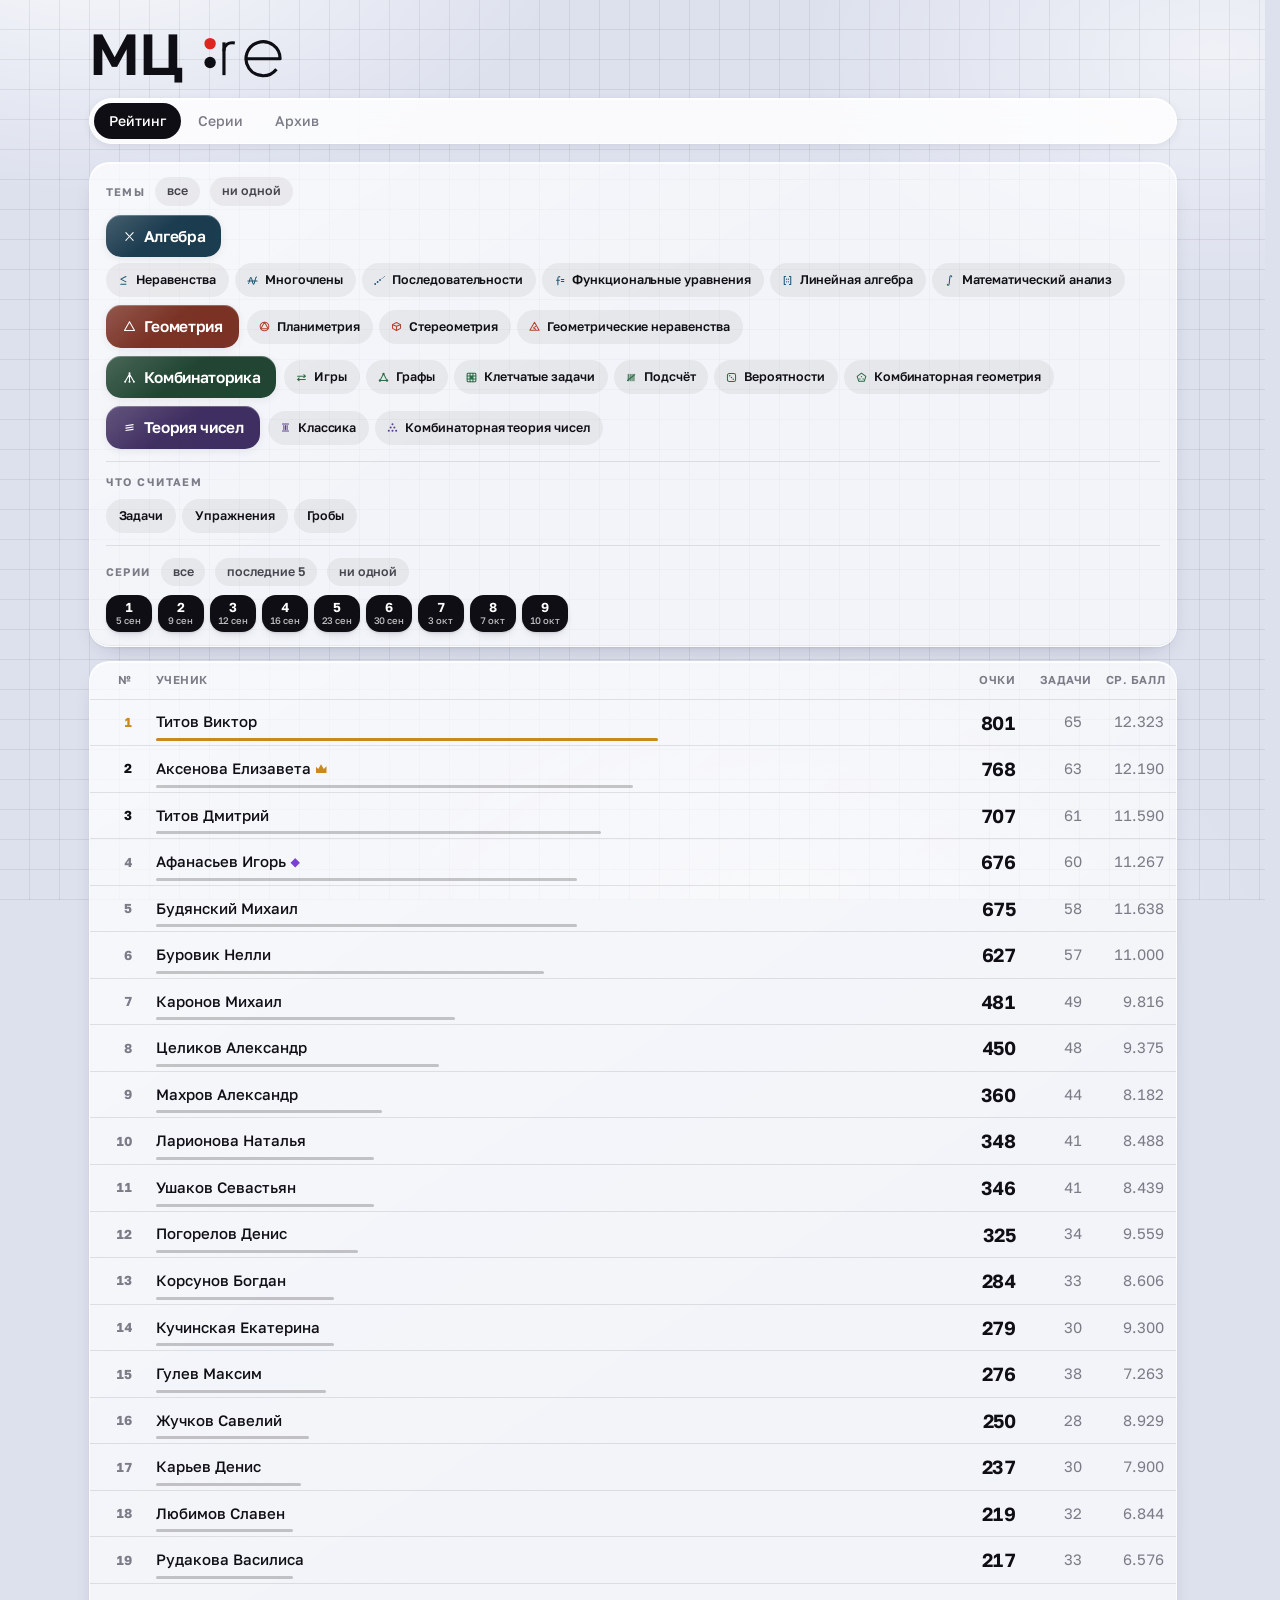
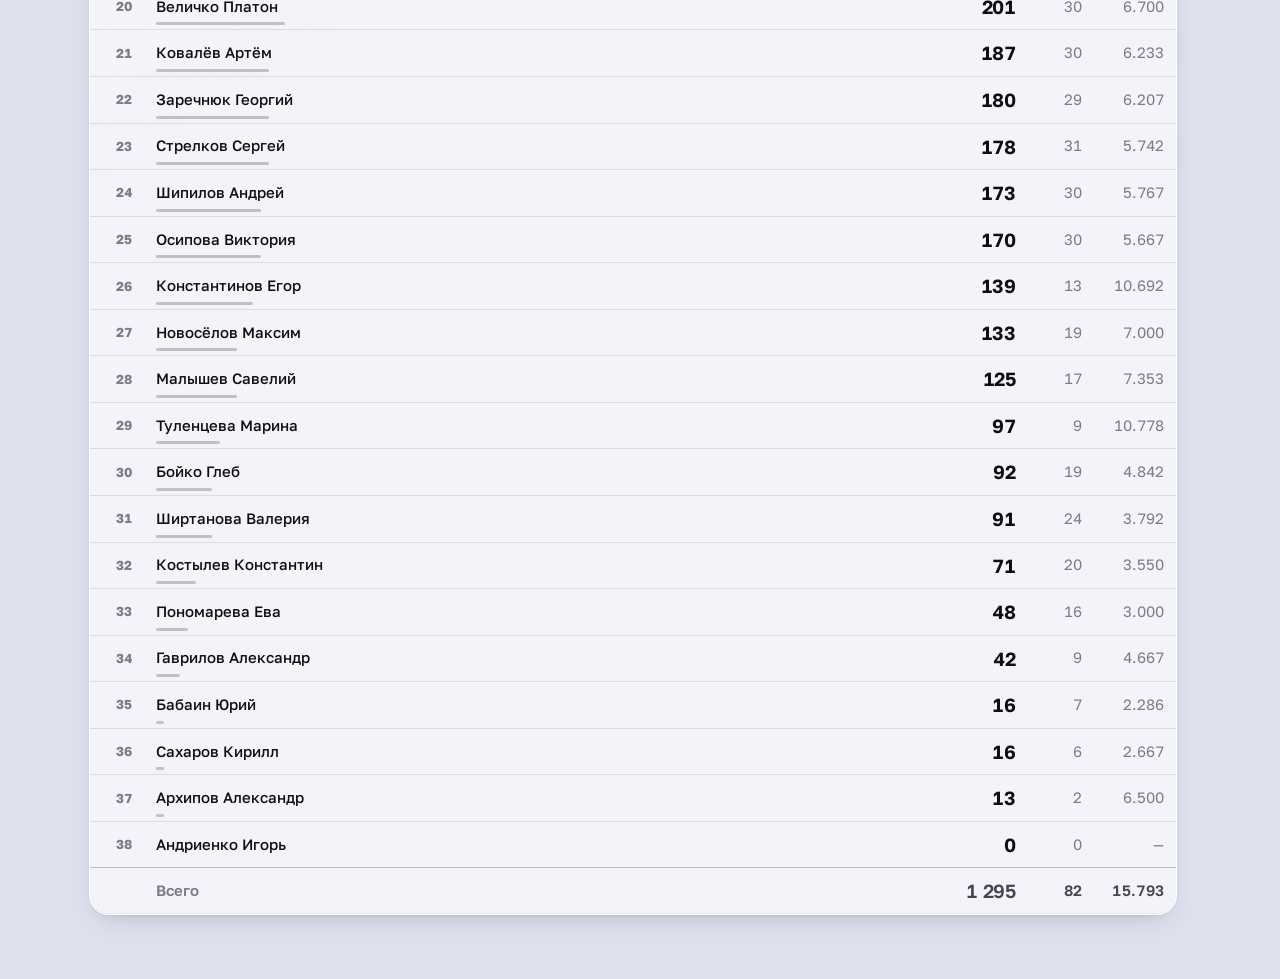
==== index.html @ af5513b2 "Гробарий: гроб с четырьмя решившими и больше — одной раскрывающейся строкой На сайте «16 решивших · " ====
<!doctype html>
<html lang="ru">
<head>
<meta charset="utf-8">
<meta name="viewport" content="width=device-width, initial-scale=1, viewport-fit=cover">
<meta name="robots" content="noindex, nofollow">
<meta name="color-scheme" content="light dark">
<meta name="theme-color" content="#e4e7f2" media="(prefers-color-scheme: light)">
<meta name="theme-color" content="#06060b" media="(prefers-color-scheme: dark)">
<link rel="manifest" href="manifest.webmanifest">
<link rel="apple-touch-icon" href="assets/icon-192.png?v=202610102333">
<title>Статистика</title>
<link rel="icon" href="data:image/svg+xml,%3Csvg xmlns='http://www.w3.org/2000/svg' viewBox='0 0 32 32'%3E%3Crect width='32' height='32' rx='8' fill='%23635bff'/%3E%3Cpath d='M16 9v14M9 16h14' stroke='%23fcfcfb' stroke-width='3.6' stroke-linecap='round'/%3E%3C/svg%3E">
<link rel="preload" href="assets/fonts/golos-cyrillic.woff2" as="font" type="font/woff2" crossorigin>
<link rel="stylesheet" href="assets/style.css?v=202610102333">
<meta name="build" content="202610102333">
</head>
<body>
<div class="wrap">
  <header class="topbar">
    <div class="brand-box">
      <span class="brand-mc">МЦ</span><svg class="brand-re" viewBox="0 0 68 40" role="img" aria-label=":re">
        <circle class="re-red" cx="8" cy="10" r="4.5"/>
        <circle class="re-ink" cx="8" cy="25" r="4.5"/>
        <path d="M19 35V9"/>
        <path d="M19 15.8C19 10.9 22.6 8.6 27.6 9.5"/>
        <path d="M36.5 22h27A13.5 13.5 0 1 0 60.6 30.3"/>
      </svg>
    </div>
    <div class="spacer"></div>
  </header>

  <nav class="tabs">
    <button class="tab" type="button" data-view="rating" aria-selected="true">Рейтинг</button>
    <button class="tab" type="button" data-view="series" aria-selected="false">Серии</button>
    <button class="tab" type="button" data-view="archive" aria-selected="false">Архив</button>
  </nav>

  <main id="main"></main>
</div>
<script src="assets/icons.js?v=202610102333"></script>
<script src="assets/app.js?v=202610102333"></script>
</body>
</html>
---- assets/style.css ----
/* Кондуит — оформление.
   Палитра типов задач — проверенный категориальный набор (8 слотов),
   светлая и тёмная темы заданы отдельными шагами, а не автоматической инверсией. */

:root {
  color-scheme: light dark;

  /* Непрозрачная поверхность осталась как запас: ею подменяется стекло там,
     где браузер не умеет размывать подложку, и там, где сквозь панель ничего
     просвечивать не должно. */
  --surface: #ffffff;
  --plane: #dde1ee;
  --ink: #0e0e14;
  --ink-2: #45454f;
  --ink-muted: #7c7c88;
  --grid: rgba(11, 11, 11, 0.10);
  --axis: rgba(11, 11, 11, 0.22);
  --border: rgba(255, 255, 255, 0.7);
  --border-strong: rgba(11, 11, 11, 0.16);
  --wash: rgba(255, 255, 255, 0.45);

  /* Подложка тихих кнопок — пилюль без рамки. На тёмной теме это белая вуаль,
     на светлой — чернильная: белое по белому не видно вовсе, и пилюля сливалась
     с панелью. У кнопки без рамки подложка и есть её граница, поэтому она
     обязана читаться в обеих темах. */
  --quiet: rgba(11, 11, 11, 0.055);
  --quiet-on: rgba(11, 11, 11, 0.10);

  --good: #067a3e;
  --bad: #d23b53;

  /* Матовое стекло. Панель — это заливка с прозрачностью плюс размытие того,
     что под ней; толщину даёт светлая грань поверху, а не рамка. */
  --pane: rgba(255, 255, 255, 0.64);
  --pane-2: rgba(255, 255, 255, 0.84);
  /* Две грани: светлая сверху и тёмная снизу. Вместе они читаются как толщина
     стекла — без них панель остаётся просто светлым прямоугольником. */
  --pane-edge: rgba(255, 255, 255, 1);
  --pane-edge-low: rgba(11, 11, 11, 0.05);
  /* Косой блик поверх панели: то, чем стекло отличается от заливки. */
  --sheen: rgba(255, 255, 255, 0.34);
  /* Одно значение на весь сайт. Если размытие где-то окажется дорогим —
     достаточно поставить здесь none, и стекло станет просто прозрачным. */
  --pane-blur: blur(18px);

  /* Пятна на подложке. Они лежат неподвижным слоем под всей страницей: двигать
     их нельзя — размытие панелей пересчитывалось бы каждый кадр.

     Цвета в них нет: это чистый свет. Он и подчёркивает стекло — сквозь панель
     видно, что под ней светлее, а по краям темнее. */
  --glow-1: rgba(255, 255, 255, 0.80);
  --glow-2: rgba(255, 255, 255, 0.55);
  --glow-3: rgba(255, 255, 255, 0.38);

  /* Цвета разделов — набор красок, а не круг оттенков: берлинская лазурь,
     киноварь, бутылочная зелень, охра, тирский пурпур, морская волна, баклажан
     и графит. Ни один не сидит на чистом спектральном тоне, и это главное: у
     краски тон всегда чуть сбит в сторону — синий уходит в зелень, красный в
     землю, — отчего она и выглядит краской, а не заливкой из палитры.

     Восьмой нарочно нейтральный. Ряд из восьми цветных ярлыков утомляет, а
     графит в нём работает паузой — приём старый и надёжный.

     Привязки «геометрия оранжевая» больше нет: цвет ничего не значит сам по
     себе, он только отличает раздел от раздела, и порядок в наборе выбран по
     тому, как тона живут рядом, а не по темам.

     Одним значением цвет раздела не описать: линия значка, заливка плашки и свет
     в её углу решают разные задачи. Отсюда три переменные на раздел.

     Выводить заливку из цвета линии пробовали дважды — и оба раза получалась не
     та глубина. Плашки, которые нравятся («Место», «Самый ценный плюс»,
     листок), собраны иначе: у них цвет задан прямо, глубоким и плотным, а свет
     в углу — другого, более светлого тона. Здесь то же самое, только восемь раз.

     --sN — линия значка, различается по темам: на светлой тёмная, на тёмной
     светлая. --fN — заливка плашки, глубокая. --gN — свет в углу, светлый тон
     той же семьи. */
  --s1: #1f5673;   /* берлинская лазурь */
  --s2: #b4442c;   /* киноварь */
  --s3: #2d6a45;   /* бутылочная зелень */
  --s4: #97701a;   /* охра */
  --s5: #8d2f63;   /* тирский пурпур */
  --s6: #167a74;   /* морская волна */
  --s7: #5b3f8f;   /* баклажан */
  --s8: #55606e;   /* графит */

  --f1: rgba(14, 48, 68, 0.94);
  --f2: rgba(112, 34, 20, 0.92);
  --f3: rgba(20, 58, 38, 0.94);
  --f4: rgba(86, 62, 12, 0.94);
  --f5: rgba(82, 20, 58, 0.92);
  --f6: rgba(10, 64, 62, 0.94);
  --f7: rgba(48, 30, 84, 0.92);
  --f8: rgba(38, 44, 54, 0.94);

  --g1: rgba(120, 205, 235, 0.40);
  --g2: rgba(255, 175, 130, 0.38);
  --g3: rgba(150, 225, 165, 0.34);
  --g4: rgba(255, 214, 140, 0.36);
  --g5: rgba(255, 155, 205, 0.34);
  --g6: rgba(125, 235, 220, 0.34);
  --g7: rgba(185, 155, 240, 0.36);
  --g8: rgba(190, 205, 225, 0.30);

  /* Разрыв между «решено» и «нет» намеренно большой: часть браузеров на
     телефонах затемняет крупные заливки по-своему, и слабую разницу такое
     затемнение стирает совсем. */
  /* Клетка кондуита. Пустая — заметная заливка с обводкой, решённая — плотная
     заливка обратной яркости со знаком поверх. В каждой теме пара «пустая /
     решённая» строится одинаково, только в разные стороны: в светлой решённая
     темнее фона, в тёмной — светлее. */
  --cell-on: #171727;
  --cell-off: rgba(18, 18, 52, 0.07);
  --cell-edge: rgba(11, 11, 11, 0.12);
  --cell-ink: #ffffff;
  /* пустой квадрат шкалы — свой цвет, а не цвет пустой клетки кондуита:
     в кондуите он почти сливается с подложкой намеренно, в шкале должен
     быть виден, иначе не поймёшь, из чего доля */
  --meter-off: rgba(11, 11, 11, 0.13);

  --admin: #7b3fd6;
  /* Корона — заливка, а не текст, поэтому золото берём чистое и тёплое.
     Прежний #9a7000 на светлом читался болотным: слишком мало красного. */
  --leader: #c9891c;
  --accent-hi: #8a6400;
  --accent-wash: rgba(138, 100, 0, 0.07);

  /* Два радиуса на весь интерфейс: крупный для карточек и панелей, мелкий для
     полей, клеток и квадратных кнопок. Круглые кнопки — отдельно, 999px. */
  --radius: 20px;
  --radius-sm: 12px;
  --tap: 44px;

  /* Цвет текста на плотной заливке цвета чернил: в светлой теме белый, в
     тёмной — почти чёрный. Нужен выбранной вкладке и всему, что залито ink. */
  --ink-inv: #ffffff;

  /* Две ступени высоты. Тень мягкая, широкая и слегка синеватая — под стеклом
     чёрная тень выглядит грязью. */
  --shadow-1: 0 1px 2px rgba(16, 16, 44, .05), 0 10px 26px -14px rgba(16, 16, 44, .30);
  --shadow-2: 0 2px 8px rgba(16, 16, 44, .07), 0 28px 64px -28px rgba(16, 16, 44, .45);

  /* Стекло — только для полосы вкладок и плавающих панелей: под ними проезжает
     содержимое, там эффект и виден. На карточках и в кондуите его нет — размытие
     под длинной таблицей стоит плавности прокрутки, а текст на нём теряется. */
  /* Линия тетрадной клетки на подложке. */
  --paper: rgba(11, 11, 11, .07);
  --paper-step: 30px;

  /* Заголовок сезона — единственный вывернутый блок на странице. На светлой теме
     он тёмный и работает как якорь для взгляда; на тёмной — чуть светлее
     подложки, потому что белое пятно во весь экран вечером бьёт по глазам.
     Заливка плоская: то, что переживает любую принудительную тёмную тему. */
  /* Полоска доли в строке рейтинга. */
  --bar: rgba(11, 11, 11, .085);

  /* Стекло кнопки. Панель под ней уже полупрозрачна, поэтому кнопке довольно
     одного шага плотности — плюс светлая грань поверху и косой блик, те же три
     вещи, из которых собрана сама панель. Дальше всё различие между кнопками
     только в размере и в том, чем они показывают состояние. */
  /* Плотные плашки. Единственные вывернутые блоки на странице: белый текст на
     цвете там, где всё остальное — чернила по светлому. Заливка плотная
     нарочно, 0.82 против 0.6 у панели: сквозь неё клетка почти не видна, и
     плашка читается как предмет, а не как окно. Стеклом её оставляют косой
     блик и светлая грань — те же, что у панели; пятно второго цвета из угла и
     есть то, что отличает её от простой краски.

     Приём работает, только пока таких блоков мало. Список мест, где он
     разрешён, ведётся в README, и новое появляется вместо старого. */
  --solid-edge: rgba(255, 255, 255, 0.26);
  --solid-dim: rgba(255, 255, 255, 0.70);
  --cold-bg: rgba(38, 30, 110, 0.82);
  --cold-glow: rgba(120, 200, 255, 0.50);
  --warm-bg: rgba(122, 38, 26, 0.82);
  --warm-glow: rgba(255, 196, 120, 0.48);

  /* Красная — удаление. Своя, а не --bad: у --bad есть вторая работа, он красит
     текст и рамки, и делать его вдобавок заливкой под белыми буквами значит
     выбирать один цвет на две задачи с разными требованиями к контрасту. */
  --danger-bg: rgba(178, 30, 54, 0.94);
  --danger-glow: rgba(255, 170, 130, 0.55);
  /* Листок серии и вопросы зачёта. Тон сине-зелёный: разделом листок не
     является, и цвет ему нужен свой. */
  --sheet-bg: rgba(15, 76, 92, 0.94);
  --sheet-glow: rgba(120, 220, 235, 0.44);

  /* Ответы зачёта — другой цвет, чем вопросы: на одной странице лежат две стопки
     файлов, и разница между ними должна быть видна раньше, чем прочитан
     заголовок. */
  --ans-bg: rgba(52, 34, 96, 0.94);
  --ans-glow: rgba(190, 160, 255, 0.40);

  /* Архив — задачники прошлых лет. Свой цвет, потому что вкладка своя: зелёный
     не спорит ни с бирюзовыми вопросами, ни с фиолетовыми ответами зачёта,
     а по смыслу это вообще другая стопка — не к чему вести, а что перебирать. */
  --arch-bg: rgba(22, 74, 58, 0.94);
  --arch-glow: rgba(130, 232, 180, 0.42);

  /* Красный в знаке — единственный, который не значит ничего, кроме самого
     знака: он часть логотипа и потому живёт отдельно от палитры разделов. */
  --font-ui: "Golos Text", "Segoe UI Variable Text", system-ui, -apple-system,
             "Segoe UI", Roboto, sans-serif;
  --font-display: "Golos Text", "Segoe UI Variable Display", system-ui,
                  -apple-system, "Segoe UI", Roboto, sans-serif;

  --mark-red: #e0241f;

  /* Заливка нарочно полупрозрачная: сквозь кнопку должна быть видна клетка,
     иначе это не стекло, а белая карточка. Почти непрозрачную пробовали — она
     читалась контрастно и мертво. Работу рамки при этом делает рамка. */
  --glass: rgba(255, 255, 255, 0.58);
  --glass-on: rgba(255, 255, 255, 0.86);
  --glass-edge: rgba(11, 11, 11, 0.15);
  --glass-top: rgba(255, 255, 255, 0.95);
  --glass-sheen: rgba(255, 255, 255, 0.55);
  /* Тень под кнопкой. Прежде у неё была только внутренняя грань поверху, и на
     стеклянной панели кнопка лежала в одной плоскости с ней — отсюда и
     ощущение плоского и дешёвого. Две тени: близкая держит край, дальняя
     отрывает от панели. */
  --btn-near: rgba(16, 16, 44, 0.10);
  --btn-far: rgba(16, 16, 44, 0.30);
}

/* Тёмная тема — свой набор шагов под тёмную подложку, а не инверсия светлой.
   Пока страница объявляла «только светлая», браузер затемнял её сам и портил
   цвета; со своим набором мы решаем это сами. */
@media (prefers-color-scheme: dark) {
  :root {
    --surface: #15151c;
    --plane: #06060b;
    --ink: #ffffff;
    --ink-2: #c2c2d0;
    --ink-muted: #8b8b9c;
    --grid: rgba(255, 255, 255, 0.10);
    --axis: rgba(255, 255, 255, 0.26);
    --border: rgba(255, 255, 255, 0.13);
    --border-strong: rgba(255, 255, 255, 0.26);
    --wash: rgba(255, 255, 255, 0.07);
    --quiet: rgba(255, 255, 255, 0.075);
    --quiet-on: rgba(255, 255, 255, 0.15);
    --good: #34d17f;
    --bad: #ff7a90;

    --pane: rgba(38, 38, 52, 0.60);
    --pane-2: rgba(24, 24, 36, 0.86);
    --pane-edge: rgba(255, 255, 255, 0.24);
    --pane-edge-low: rgba(0, 0, 0, 0.28);
    --sheen: rgba(255, 255, 255, 0.07);
    --glow-1: rgba(255, 255, 255, 0.11);
    --glow-2: rgba(255, 255, 255, 0.07);
    --glow-3: rgba(255, 255, 255, 0.08);

    /* Линия значка на тёмной подложке светлее, чем на светлой, а не темнее:
       прежний набор был темнее светлого, и цвета сливались с фоном. */
    --s1: #62aecd;
    --s2: #e8836a;
    --s3: #6fb98a;
    --s4: #d9ac4f;
    --s5: #d76aa4;
    --s6: #46bdb4;
    --s7: #9b81dc;
    --s8: #a3b0c2;

    /* Заливка плашки на тёмной подложке чуть светлее и прозрачнее: панель под
       ней тёмная, и та же глубина, что на светлой теме, дала бы провал. */
    --f1: rgba(24, 68, 92, 0.86);
    --f2: rgba(140, 46, 28, 0.86);
    --f3: rgba(30, 78, 52, 0.88);
    --f4: rgba(108, 80, 18, 0.88);
    --f5: rgba(104, 28, 74, 0.86);
    --f6: rgba(18, 84, 80, 0.88);
    --f7: rgba(64, 42, 112, 0.86);
    --f8: rgba(54, 62, 76, 0.88);

    --g1: rgba(120, 205, 235, 0.30);
    --g2: rgba(255, 175, 130, 0.28);
    --g3: rgba(150, 225, 165, 0.26);
    --g4: rgba(255, 214, 140, 0.28);
    --g5: rgba(255, 155, 205, 0.26);
    --g6: rgba(125, 235, 220, 0.26);
    --g7: rgba(185, 155, 240, 0.28);
    --g8: rgba(190, 205, 225, 0.24);

    --cell-on: #e6e2ff;
    --cell-off: rgba(255, 255, 255, 0.07);
    --cell-edge: rgba(255, 255, 255, 0.14);
    --cell-ink: #14141f;
    --meter-off: rgba(255, 255, 255, 0.12);

    --admin: #c48cff;
    --leader: #f0c34c;
    --accent-hi: #e3b23c;
    --accent-wash: rgba(227, 178, 60, 0.12);

    /* На тёмном тень работает слабее, поэтому она глубже, а грань стекла —
       светлая: именно она и читается как толщина. */
    --ink-inv: #08080e;
    --shadow-1: 0 1px 2px rgba(0, 0, 0, .5), 0 10px 28px -14px rgba(0, 0, 0, .75);
    --shadow-2: 0 2px 8px rgba(0, 0, 0, .55), 0 28px 64px -28px rgba(0, 0, 0, .9);
    --paper: rgba(255, 255, 255, .055);
    /* На тёмной подложке плашка светлее, а не темнее: тёмное на тёмном
       пропадает. Прозрачность выше — под ней есть что показать. Красная тоже
       темнее светлой темы: на --bad (он тут розовый) белые буквы не читаются. */
    --solid-edge: rgba(255, 255, 255, 0.20);
    --solid-dim: rgba(255, 255, 255, 0.66);
    --cold-bg: rgba(58, 48, 142, 0.74);
    --cold-glow: rgba(120, 200, 255, 0.34);
    --warm-bg: rgba(140, 54, 38, 0.74);
    --warm-glow: rgba(255, 196, 120, 0.32);
    --danger-bg: rgba(190, 44, 66, 0.94);
    --danger-glow: rgba(255, 190, 150, 0.38);
    --sheet-bg: rgba(20, 88, 106, 0.90);
    --sheet-glow: rgba(120, 220, 235, 0.30);
    --ans-bg: rgba(64, 44, 116, 0.88);
    --ans-glow: rgba(190, 160, 255, 0.30);
    --arch-bg: rgba(30, 88, 68, 0.88);
    --arch-glow: rgba(130, 232, 180, 0.30);

    --mark-red: #ff4f42;

    /* Тёмную лунку вместо светлой вуали пробовали — кнопка становилась дырой в
       панели. Вуаль вернулась, но ощутимо плотнее прежней, а держат кнопку не
       заливкой: ободом в четверть белого и тенью под ней. */
    --glass: rgba(255, 255, 255, 0.11);
    --glass-on: rgba(255, 255, 255, 0.21);
    --glass-edge: rgba(255, 255, 255, 0.26);
    --glass-top: rgba(255, 255, 255, 0.10);
    --glass-sheen: rgba(255, 255, 255, 0.06);
    --btn-near: rgba(0, 0, 0, 0.40);
    --btn-far: rgba(0, 0, 0, 0.70);
    --bar: rgba(255, 255, 255, .11);
  }
}

* {
  box-sizing: border-box;
  -webkit-tap-highlight-color: rgba(0, 0, 0, 0);
}

html {
  -webkit-tap-highlight-color: rgba(0, 0, 0, 0);
  /* Место под полосу прокрутки держим всегда. Без этого на короткой вкладке
     («Темы») полоса пропадает, окно становится шире на её толщину, и вся
     страница дёргается вбок при каждом переключении. */
  scrollbar-gutter: stable;
}

/* Синий прямоугольник при касании складывается из двух вещей: подсветки самого
   касания и выделения текста внутри кнопки. Гасим обе, но оставляем видимую
   рамку для клавиатуры. */
button, .chip, .tab, .mark, .cal-day, .picker-btn, a.ghost-btn {
  -webkit-user-select: none;
  user-select: none;
  -webkit-touch-callout: none;
}

:focus:not(:focus-visible) { outline: none; }

html, body {
  margin: 0;
  padding: 0;
}

/* Весь фон — клетка и свет — задан у самого html закреплённой заливкой. Это не
   слой поверх страницы и не фон её тела, а фон окна: он не прокручивается
   вместе с содержимым и не пересчитывается, когда на телефоне появляется и
   исчезает адресная строка. Закреплённым слоем (position: fixed) этого не
   добиться — такой слой браузер как раз и двигает вслед за окном.

   Рисунок при этом простой — две линии и три пятна, — поэтому закреплённая
   заливка обходится дёшево: перерисовывать при прокрутке почти нечего. */
html {
  background-color: var(--plane);
  background-image:
    linear-gradient(var(--paper) 1px, transparent 1px),
    linear-gradient(90deg, var(--paper) 1px, transparent 1px),
    radial-gradient(58% 46% at 8% -8%, var(--glow-1), transparent 64%),
    radial-gradient(52% 42% at 96% 6%, var(--glow-2), transparent 62%),
    radial-gradient(60% 50% at 62% 104%, var(--glow-3), transparent 64%);
  background-attachment: fixed;
  background-size:
    var(--paper-step) var(--paper-step),
    var(--paper-step) var(--paper-step),
    auto, auto, auto;
  background-position: -1px -1px, -1px -1px, 0 0, 0 0, 0 0;
}

/* Гарнитура своя и лежит рядом, в assets/fonts. Не по прихоти: сайт целиком
   русский, а системные интерфейсные шрифты рисуют кириллицу как приложение к
   латинице. Golos Text рисовалась от кириллицы, и на здешних словах — вроде
   «Комбинаторная геометрия» — это видно сразу.

   Файлов два, по диапазонам: кириллический берётся всегда, латинский только
   когда на странице попадётся латиница. Оба переменные, 400–700 в одном файле,
   поэтому насыщенность ничего не стоит. Стороннего запроса нет — файлы свои.

   Стопки всё равно две: пока шрифт летит (или не долетел вовсе), крупное и
   мелкое подхватывают разные системные начертания, а не одно на всё. */
@font-face {
  font-family: "Golos Text";
  src: url("fonts/golos-cyrillic.woff2") format("woff2");
  font-weight: 400 700;
  font-style: normal;
  font-display: swap;
  unicode-range: U+0301, U+0400-045F, U+0490-0491, U+04B0-04B1, U+2116;
}

@font-face {
  font-family: "Golos Text";
  src: url("fonts/golos-latin.woff2") format("woff2");
  font-weight: 400 700;
  font-style: normal;
  font-display: swap;
  unicode-range: U+0000-00FF, U+0131, U+0152-0153, U+02BB-02BC, U+02C6, U+02DA,
                 U+02DC, U+0304, U+0308, U+0329, U+2000-206F, U+20AC, U+2122,
                 U+2191, U+2193, U+2212, U+2215, U+FEFF, U+FFFD;
}

body {
  color: var(--ink);
  font-family: var(--font-ui);
  font-size: 15px;
  line-height: 1.45;
  -webkit-text-size-adjust: 100%;
}

/* Подложка: три цветных пятна и поверх них тетрадная клетка. Слой закреплён и
   неподвижен — во-первых, страница от этого кажется глубже, во-вторых, любое
   его движение заставляло бы браузер пересчитывать размытие всех панелей на
   каждом кадре, а этого телефон не простит.

   Клетка почти прозрачна: она задаёт масштаб и материал, а не рисунок. */
.wrap {
  max-width: 1120px;
  margin: 0 auto;
  padding: 0 16px 64px;
}

/* ── шапка ─────────────────────────────────────────────── */

.topbar {
  display: flex;
  align-items: center;
  gap: 12px;
  padding: 24px 0 16px;
}

/* Знак: «МЦ» набором и «:re» рисунком. Рисунком, а не шрифтом, нарочно —
   начертание в знаке заданное, и подбирать под него гарнитуру, которая на чужом
   телефоне окажется другой, бессмысленно.

   Обе части стоят на одной строке обычным потоком, а не флексом: у встроенного
   рисунка нижний край и так ложится на базовую линию строки, и низ виewBox
   поставлен ровно по базовой линии букв — от этого «МЦ» и «re» стоят на одной
   линии сами, без подгонки отступами. */
.brand-box {
  display: block;
  font-family: var(--font-display);
  font-size: 58px;
  line-height: 1;
  white-space: nowrap;
}

/* Полужирное против тонкого знака — контраст нарочный: «МЦ» читается словом,
   «:re» знаком при нём, и вместе они не сливаются в одну надпись. */
.brand-mc {
  font-size: 1em;
  font-weight: 600;
  letter-spacing: -0.005em;
  margin-right: 0.28em;
}

/* Размер и сдвиг заданы в em от кегля шапки: «e» в знаке выходит ниже строки,
   и низ рисунка базовой линии не равен. Сдвигаем рисунок вниз ровно на этот
   свес — тогда на базовую линию «МЦ» встаёт строка «r», как и должно. В em,
   чтобы на узком экране всё уехало вместе, одним изменением кегля. */
.brand-re {
  height: 0.870em;
  width: auto;
  vertical-align: -0.109em;
}

/* Тонкая линия одной толщины на всё: так рисуют геометрические гротески, и
   знак собран по тому же правилу. Торцы срезаны прямо — скруглённые сделали бы
   его мягче, чем он есть.

   «r» и «e» стоят на одной базовой линии и одного роста — как обычные буквы.
   Круг выходит за строку сверху и снизу ровно на пол-единицы: это оптический
   вынос, без которого круглая буква рядом с прямой кажется мельче её. Разводить
   их по росту пробовали дважды, и оба раза выходило криво — строка читалась не
   набором, а тремя предметами, поставленными рядом.

   Своё у знака — толстые точки: они заметно толще линии букв, и это
   единственное место, где пропорции нарочно не типографские. */
.brand-re path {
  fill: none;
  stroke: currentColor;
  stroke-width: 2.5;
  /* Перекладина «e» и его дуга — один контур: раздельными они давали на стыке
     торчащий уголок, потому что плоский торец перекладины приходился на место,
     где дуга уже уходит вертикально. */
  stroke-linejoin: round;
}

.re-ink { fill: currentColor; }
.re-red { fill: var(--mark-red); }

/* В редакторе знак тот же, поэтому его страницу помечает ромб — тот же знак и
   цвет, что у админа в списке. Без него две страницы не различить с одного
   взгляда, а перепутать их дорого. */
body.is-editor .brand-box::after {
  content: "◆";
  margin-left: 0.22em;
  font-size: 0.37em;
  color: var(--admin);
  vertical-align: 0.72em;
}

.spacer { flex: 1; }

/* Поле числа без стрелок-крутилок: номер дня вводят с клавиатуры, а на узком
   поле крутилки съедают половину ширины. */
input[type="number"] { -moz-appearance: textfield; }

input[type="number"]::-webkit-outer-spin-button,
input[type="number"]::-webkit-inner-spin-button {
  -webkit-appearance: none;
  margin: 0;
}

/* Полоса вкладок — плавающая пилюля: она не приклеена к краю экрана, а висит
   над содержимым, и под ней всё проезжает. Это единственное место вместе с
   карточками, где размытие и правда что-то показывает.

   Если backdrop-filter недоступен, остаётся плотная заливка: полоса просто
   перестаёт быть прозрачной, ничего не разъезжается. */
.tabs {
  position: sticky;
  top: 10px;
  z-index: 30;
  display: flex;
  gap: 2px;
  margin: 0 0 18px;
  padding: 4px;
  border: 1px solid var(--pane-edge);
  border-radius: 999px;
  background: var(--surface);
  box-shadow: var(--shadow-2), inset 0 1px 0 var(--pane-edge);
  overflow-x: auto;
  scrollbar-width: none;
}

@supports (backdrop-filter: blur(1px)) or (-webkit-backdrop-filter: blur(1px)) {
  .tabs {
    background: var(--pane-2);
    -webkit-backdrop-filter: var(--pane-blur);
    backdrop-filter: var(--pane-blur);
  }
}

.tabs::-webkit-scrollbar { display: none; }

/* Вес шрифта у выбранной вкладки не меняется: от смены веса меняется ширина,
   и соседние вкладки съезжают при каждом переключении. Выбранная опознаётся
   цветом и подчёркиванием, ширина остаётся той же. */
.tab {
  appearance: none;
  background: none;
  border: 0;
  border-radius: 999px;
  color: var(--ink-muted);
  font: inherit;
  font-size: 14px;
  font-weight: 500;
  padding: 8px 15px;
  flex: none;
  cursor: pointer;
  white-space: nowrap;
  transition: color .16s ease, background-color .16s ease;
}

.tab:hover { color: var(--ink-2); }
.tab:focus { outline: none; }

.tab:focus-visible {
  outline: 2px solid var(--s1);
  outline-offset: -2px;
}

/* Указатель один на всю полосу и переезжает с вкладки на вкладку, а не
   загорается на каждой отдельно. Положение и ширину ему задаёт скрипт — по
   месту самой вкладки, поэтому он верен при любой ширине экрана и любой
   длине подписей.

   Пока ширина не задана, указателя попросту нет: он не выскакивает из угла
   при первой отрисовке. */
.tabs::before {
  content: "";
  position: absolute;
  top: 4px;
  bottom: 4px;
  left: 0;
  width: var(--thumb-w, 0);
  transform: translateX(var(--thumb-x, 0));
  border-radius: 999px;
  background: var(--ink);
  pointer-events: none;
  transition: transform .38s cubic-bezier(.22, .8, .24, 1),
              width .38s cubic-bezier(.22, .8, .24, 1);
}

/* первая установка — без переезда: указателю неоткуда ехать */
.tabs.no-anim::before { transition: none; }

.tab { position: relative; z-index: 1; }

/* Заливку выбранной вкладки рисует указатель, самой вкладке остаётся цвет. */
.tab[aria-selected="true"] { color: var(--ink-inv); }

/* ── карточки и фильтры ────────────────────────────────── */

/* Панель матового стекла. Собрана из четырёх вещей: полупрозрачной заливки,
   размытия подложки, светлой грани поверху (она и читается как толщина) и
   мягкой тени под низом.

   Размытие объявлено отдельным правилом с проверкой: где его нет, панель
   становится плотной, и страница остаётся читаемой — просто плоской. */
.card,
.tile,
.table-wrap,
.conduit-split {
  /* Заливка и блик заданы порознь: подкраска ниже меняет только цвет, а блик
     остаётся на месте. */
  background-color: var(--surface);
  background-image: linear-gradient(147deg, var(--sheen), transparent 44%);
  border: 1px solid var(--border);
  border-radius: var(--radius);
  box-shadow:
    var(--shadow-1),
    inset 0 1px 0 var(--pane-edge),
    inset 0 -1px 0 var(--pane-edge-low);
}

/* Размытие подложки осталось только у полосы вкладок: под ней проезжает
   содержимое, и там оно правда работает. У панелей его нет — под ними лежит
   ровный свет и клетка, размывать нечего, а платить приходилось на каждом
   кадре и заново при каждой вставке панели в страницу. Прозрачность, грани и
   блик стекло держат и без него. */
.card,
.tile,
.table-wrap,
.conduit-split { background-color: var(--pane); }

/* Плотная плашка. Собрана из того же, что и панель, — заливка, косой блик,
   светлая грань поверху, — но заливка плотная и цветная, а текст вывернут в
   белый. Пятно второго цвета лежит в углу под содержимым: резких краёв у него
   нет, поэтому оно читается как свет, а не как фигура.

   Цвет приходит двумя переменными, так что плашку можно направить куда угодно,
   не трогая правило. Разрешённые места перечислены в README. */
.solid,
.lik-row,
.chip.cat[aria-pressed="true"],
.icon-btn.del,
.icon-btn.danger,
.primary-btn.danger {
  position: relative;
  overflow: hidden;
  border-color: var(--solid-edge);
  background-color: var(--solid-bg);
  background-image:
    linear-gradient(142deg, rgba(255, 255, 255, 0.18), rgba(255, 255, 255, 0) 46%);
  box-shadow: var(--shadow-2), inset 0 1px 0 var(--solid-edge);
  color: #fff;
}

/* Пятно уходит под содержимое отрицательным слоем: у кнопки удаления внутри
   голый крестик, и поднимать его нечем — а так поднимать и не нужно. */
.solid::after,
.lik-row::after,
.chip.cat[aria-pressed="true"]::after,
.icon-btn.del::after,
.icon-btn.danger::after,
.primary-btn.danger::after {
  content: "";
  position: absolute;
  z-index: -1;
  top: -58%;
  right: -14%;
  width: 66%;
  padding-bottom: 66%;
  border-radius: 50%;
  background: radial-gradient(circle, var(--solid-glow), transparent 68%);
  pointer-events: none;
}

.solid.cold { --solid-bg: var(--cold-bg); --solid-glow: var(--cold-glow); }
.solid.warm { --solid-bg: var(--warm-bg); --solid-glow: var(--warm-glow); }

/* Подписи на плашке — приглушённый белый, а не серый: серый по цветному
   читается грязью. */
.solid .tile-label,
.solid .tile-note,
.lik-row .lik-meta { color: var(--solid-dim); }

.card { padding: 14px 16px; }

/* Подсветка блока. Пятно света лежит в самой панели, ещё одним слоем заливки,
   а не отдельным элементом поверх: тот требовал обрезки по краю и своего слоя
   на каждую панель, а рисовал ровно то же.

   Сейчас свет белый. Когда понадобится цвет, менять придётся одну переменную:
   у блока свой слот оттенка. */
/* карточка-предупреждение: данные не потеряны, но и не считаются */
.card.warn { border-color: var(--accent-hi); background: var(--accent-wash); }

.warn-title {
  font-size: 13px;
  font-weight: 600;
  color: var(--accent-hi);
  margin-bottom: 6px;
}

.warn-line {
  display: flex;
  justify-content: space-between;
  gap: 12px;
  font-size: 13px;
  padding: 3px 0;
}

.warn-where { color: var(--ink-2); }
.warn-ids { font-variant-numeric: tabular-nums; white-space: nowrap; }

.filters { margin-bottom: 14px; }

.filter-row + .filter-row {
  margin-top: 12px;
  padding-top: 12px;
  border-top: 1px solid var(--grid);
}

.filter-head {
  display: flex;
  align-items: center;
  gap: 10px;
  margin-bottom: 9px;
}

.filter-title {
  font-size: 11px;
  font-weight: 650;
  letter-spacing: 0.13em;
  text-transform: uppercase;
  color: var(--ink-muted);
}

/* ── материал кнопок ────────────────────────────────────
   Одна поверхность на всё, что нажимают: ярлык отбора, мелкое действие, кнопку
   редактора, квадратную кнопку, счётчик. Ни рамки, ни стекла, ни тени — только
   приглушённая подложка, и та своего цвета в каждой теме.

   Стекло с рамкой и грань поверху тут были и держались долго, но кончилось это
   тем, что кнопка спорила по весу с панелью, на которой лежит. Плотность
   осталась ровно там, где она что-то значит: у плашки раздела, у файла, у
   выбранной серии. Остальное — тихая подложка. */
.chip, .mini-btn, .ghost-btn, .icon-btn, .icon-pick, .step-btn {
  appearance: none;
  font: inherit;
  color: var(--ink-2);
  background-color: var(--quiet);
  background-image: none;
  border: 0;
  border-radius: 999px;
  box-shadow: none;
  cursor: pointer;
}

.chip:hover, .mini-btn:hover, .ghost-btn:hover,
.icon-btn:hover, .icon-pick:hover, .step-btn:hover {
  background-color: var(--quiet-on);
  color: var(--ink);
}

/* Мелкое действие рядом с названием раздела. Тем же капителем вразрядку оно
   набиралось раньше — и было неотличимо от подписи слева: два одинаковых слова
   в строке, из которых одно почему-то нажимается.

   Теперь разошлись по трём признакам сразу: название капителью вразрядку,
   действие — строчными и крупнее; название приглушено, действие в полную силу;
   у действия есть подложка, у названия нет. Подложка круглая и без рамки —
   этого хватает, чтобы она читалась кнопкой, и не хватает, чтобы спорить с
   ярлыками отбора под ней, у которых рамка есть. */
.mini-btn {
  border: 0;
  border-radius: 999px;
  background: var(--quiet);
  box-shadow: none;
  color: var(--ink-2);
  font-size: 12.5px;
  font-weight: 560;
  letter-spacing: -0.005em;
  line-height: 1;
  padding: 8px 12px;
  white-space: nowrap;
}

.mini-btn:hover { background: var(--quiet-on); color: var(--ink); }

.chips {
  display: flex;
  flex-wrap: wrap;
  gap: 6px;
}

.chip {
  display: inline-flex;
  align-items: center;
  gap: 7px;
  /* Ярлыки отбора — скруглённые прямоугольники, а не пилюли: пилюли остались
     за полосой вкладок и мелкими действиями, и путать их незачем. */
  border-radius: 12px;
  /* Кегль и насыщенность подняты нарочно. На 13-м и обычном начертании ярлык
     читался как системный виджет: набор мелкий, светлый и без характера, а их
     на экране два десятка — из них и складывалось первое впечатление от
     страницы. Отрицательный трекинг на этом кегле делает главное: строка
     собирается в слово, а не рассыпается на буквы. */
  font-size: 13.5px;
  font-weight: 500;
  letter-spacing: -0.008em;
  color: var(--ink);
  padding: 8px 13px;
}

/* Включено — стекло, выключено — пустая рамка: ни блика, ни грани, заливки
   нет вовсе, надпись перечёркнута. Пунктирной рамки здесь больше нет — другой
   тип штриха выбивался из общего вида, а «исключено» сказано и без него.

   Разница держится на заливке и цвете, но не на насыщенности шрифта: от смены
   насыщенности слово меняет ширину, и соседние ярлыки при каждом нажатии
   разъезжались. */
.chip[aria-pressed="false"] {
  background-color: transparent;
  background-image: none;
  box-shadow: none;
  border-color: var(--glass-edge);
  color: var(--ink-muted);
  text-decoration: line-through;
  text-decoration-thickness: 1px;
}

.chip[aria-pressed="false"] .dot,
.chip[aria-pressed="false"] .ic { opacity: .28; }

/* Выбор одного из вариантов — не фильтр: невыбранное здесь не «исключено»,
   поэтому не зачёркивается и стекла не теряет. Выбранное обводится жирнее.

   День исключён: на вкладке рейтинга он отбор, на вкладке серий — выбор, но
   человек-то видит одну и ту же кнопку, и выглядеть в двух местах по-разному
   она не должна. Общий вид взят от отбора, без стекла. */
.chip.pick[aria-pressed="false"]:not(.day) {
  color: var(--ink-2);
  background-color: var(--quiet);
  text-decoration: none;
}

.chip.pick[aria-pressed="false"] .dot,
.chip.pick[aria-pressed="false"] .ic { opacity: 1; }

/* Раздел и день исключены нарочно. Раздел и в выборе темы задачи остаётся
   цветной плашкой — тот же предмет, что и в отборе на сайте. День же чернильный,
   и без исключения он белым не становился: у правила выбора три класса против
   двух у правила дня, и оно перебивало его независимо от порядка в файле. */
.chip.pick[aria-pressed="true"]:not(.cat):not(.day) {
  background-color: var(--quiet-on);
  color: var(--ink);
}

/* кнопка серии: номер и дата. Серий за год набирается много, поэтому кнопка
   плотная — иначе выбор занимает пол-экрана. */
.chip.day {
  flex-direction: column;
  gap: 0;
  min-width: 46px;
  padding: 5px 8px;
  border-radius: 14px;
  font-variant-numeric: tabular-nums;
}

/* гробарий — одиночная кнопка, дата ему не нужна */
.chip.day.wide { flex-direction: row; padding: 9px 16px; border-radius: 13px; }
.chip.day.wide b { font-size: 13.5px; }

.chip.day b { font-size: 13px; font-weight: 620; line-height: 1.2; }
.chip.day small { font-size: 9.5px; line-height: 1.15; opacity: .72; letter-spacing: -0.02em; }

/* Светлая грань поверху здесь снята нарочно: на чернильной заливке она
   читалась бликом поперёк кнопки, будто по ней провели пальцем. На стекле она
   уместна, на плотной краске — нет. Тень снизу остаётся, кнопка не проваливается
   в страницу. */
.chip[aria-pressed="true"].day {
  background: var(--ink);
  color: var(--ink-inv);
  border-color: var(--ink);
  box-shadow: 0 1px 2px var(--btn-near), 0 5px 12px -7px var(--btn-far);
}

/* Невыбранная серия — сплошная рамка, без пунктира и без стекла: одинаково и в
   отборе рейтинга, и в списке серий. Пунктир пробовался и читался как «серия
   испорчена», хотя означал всего лишь «не в счёте». */
.chip.day[aria-pressed="false"] {
  text-decoration: none;
  border-style: solid;
  color: var(--ink-muted);
}

/* На кнопке серии номер сверху, дата подписью снизу. */
.chip.day b { color: var(--ink); }

/* У выбранного дня подложка тёмная, и цвет буквы на ней теряется. Ничего не
   пропадает: буква и есть пометка, цвет к ней только добавка. */
.chip[aria-pressed="true"].day b { color: inherit; }

/* Ярлык раздела — такая же плотная плашка, как «Место» в карточке ученика: тот
   же глубокий цвет, тот же косой блик, то же светлое пятно в углу, тот же белый
   текст. Заливка и свет приходят прямо из палитры (--fN и --gN), а не выводятся
   из цвета значка: выводить пробовали, и глубины так не получалось.

   Плашек таких четыре из двадцати, между ними стоят неподкрашенные подразделы —
   поэтому ряд не рябит. */
.chip.cat[aria-pressed="true"] {
  --solid-bg: var(--fill);
  --solid-glow: var(--lift);
}

/* Значок на плашке белеет вместе с текстом: цветной по цветному пропадает. */
.chip.cat .ic { color: var(--accent); }
.chip.cat[aria-pressed="true"] .ic { color: #fff; }

/* темы: раздел и его подразделы */
.tgroup {
  display: flex;
  flex-wrap: wrap;
  align-items: center;
  gap: 6px 8px;
  margin-top: 8px;
}

.chip.cat {
  font-family: var(--font-display);
  font-size: 15.5px;
  font-weight: 600;
  letter-spacing: -0.02em;
  padding: 10px 16px;
  border-radius: 15px;
}
/* Раздел, у которого включена часть подразделов. Пунктирная рамка тут была и
   на плотной плашке выглядела дырой в краске. Теперь это третья ступень между
   выключенным и включённым: не плашка, а стекло, подкрашенное тем же цветом.
   Ступени читаются с одного взгляда — перечёркнуто, подкрашено, залито.

   Пятна в углу у полутона нет: свет принадлежит плашке, а полутон ею ещё не
   стал. */
.chip.cat.partial[aria-pressed="true"] {
  /* Подкрашивается цветом линии, а не заливки: заливка глубокая, и в малой доле
     от неё остаётся серость, а не тон. */
  background-color: color-mix(in srgb, var(--accent) 22%, var(--glass));
  background-image: linear-gradient(158deg, var(--glass-sheen), transparent 62%);
  border-color: color-mix(in srgb, var(--accent) 42%, var(--glass-edge));
  color: var(--ink);
  box-shadow:
    inset 0 1px 0 var(--glass-top),
    0 1px 2px var(--btn-near),
    0 5px 12px -7px var(--btn-far);
}

.chip.cat.partial[aria-pressed="true"]::after { content: none; }
.chip.cat.partial[aria-pressed="true"] .ic { color: var(--accent); }

.chip-count {
  font-size: 11px;
  color: var(--ink-muted);
  font-variant-numeric: tabular-nums;
}

.chip[aria-pressed="true"].cat .chip-count { color: var(--ink-muted); }

.subs { display: flex; flex-wrap: wrap; gap: 6px; }

/* Тихая пилюля. Один вид на три места: подраздел, «что считаем» и мелкие
   действия («все», «ни одной»). Ни рамки, ни стекла, ни тени — только пилюля на
   приглушённой подложке.

   Стекло с рамкой и тенью у них было от раздела, и зря: раздел это плотная
   цветная плашка, а остальное ему подчинено — одинаковый материал ставил их
   вровень. Теперь три уровня видно сразу: плашка, пилюля, подпись.

   Отличает подраздел от прочих тихих кнопок только цветной значок темы: он и
   держит связь со своим разделом. */
.chip.sub,
.chip.quiet {
  border: 0;
  border-radius: 999px;
  background-color: var(--quiet);
  background-image: none;
  box-shadow: none;
  color: var(--ink-2);
  font-size: 12.5px;
  font-weight: 560;
  letter-spacing: -0.005em;
  padding: 8px 13px;
}

/* У подраздела слева значок, и отступ с этой стороны меньше на его ширину. */
.chip.sub { gap: 6px; padding-left: 11px; }

.chip.sub[aria-pressed="true"],
.chip.quiet[aria-pressed="true"] { color: var(--ink); }

.chip.sub:hover,
.chip.quiet:hover { background-color: var(--quiet-on); color: var(--ink); }

/* Выключённая — та же пилюля без подложки и перечёркнутая. Общее правило
   выключенного ярлыка гасит заливку и так, но подложка тут своя, и гасить её
   нужно отдельно. */
.chip.sub[aria-pressed="false"],
.chip.quiet[aria-pressed="false"] {
  background-color: transparent;
  color: var(--ink-muted);
}

/* ── значки тем ─────────────────────────────────────────
   Рисунок лежит в спрайте (assets/icons.js), здесь только размер и толщина
   линии. Цвет значок берёт от текста, поэтому красится обычным color — и встаёт
   ровно туда, где раньше стоял цветной кружок, с тем же цветом раздела.

   Ни fill, ни stroke селектором внутрь <use> не достать, зато они наследуются:
   заданные здесь, они доходят до содержимого символа сами. */
.ic {
  width: 15px;
  height: 15px;
  flex: none;
  fill: none;
  stroke: currentColor;
  stroke-width: 1.7;
  stroke-linecap: round;
  stroke-linejoin: round;
}

/* У подраздела значок мельче — разница в размере держит уровни списка так же,
   как её держал разный размер кружков. Линия при этом чуть толще: на мелком
   размере тонкая тает. */
.chip.sub .ic,
.pline.sub .ic,
.subline-name .ic { width: 13px; height: 13px; stroke-width: 1.9; }

/* Кружок остался там, где он и есть кружок, а не знак темы: выбор цвета
   раздела в редакторе. */
.dot {
  width: 9px;
  height: 9px;
  border-radius: 3px;
  flex: none;
}

.summary {
  margin-top: 12px;
  padding-top: 11px;
  border-top: 1px solid var(--grid);
  color: var(--ink-2);
  font-size: 13px;
}

.summary b { font-weight: 600; color: var(--ink); font-variant-numeric: tabular-nums; }

/* ── плитки ────────────────────────────────────────────── */

.tiles {
  display: grid;
  grid-template-columns: repeat(auto-fit, minmax(150px, 1fr));
  gap: 10px;
  margin-bottom: 14px;
}

.tile { padding: 12px 14px; }

.tile-label {
  font-size: 11px;
  font-weight: 650;
  letter-spacing: 0.1em;
  text-transform: uppercase;
  color: var(--ink-muted);
  margin-bottom: 5px;
}

.tile-value {
  font-family: var(--font-display);
  font-size: 31px;
  font-weight: 640;
  letter-spacing: -0.035em;
  line-height: 1.1;
}

.tile-note {
  font-size: 12px;
  color: var(--ink-muted);
  margin-top: 2px;
}

/* Плитка, отмечающая достижение: половина задач и выше. Заливки у неё больше
   нет — панели на странице все до одной одинаковы, и одна золотая посреди
   пятёрки выбивалась бы ровно так же, как выбивалась прежняя подкраска.
   Достижение сказано самим числом и рамкой, а это и есть то, что читают. */
.tile.hi { border-color: var(--accent-hi); }

.tile.hi .tile-value { color: var(--accent-hi); }
.tile.hi .tile-label { color: var(--accent-hi); opacity: .85; }

/* ── таблицы ───────────────────────────────────────────── */

.table-wrap { overflow-x: auto; }

table.data {
  width: 100%;
  border-collapse: collapse;
  font-variant-numeric: tabular-nums;
}

/* Колонки с числами закреплены по ширине, имя забирает остаток. При обычной
   раскладке ширина столбца зависит от самого длинного числа в нём, и таблица
   переезжала при каждом переключении фильтра. */
table.data.fixed { table-layout: fixed; }
table.data.fixed th.rank { width: 54px; }
table.data.fixed th.c-score { width: 74px; }
table.data.fixed th.c-tasks { width: 66px; }
table.data.fixed th.c-avg { width: 82px; }

table.data.fixed td.name {
  overflow: hidden;
  text-overflow: ellipsis;
}

table.data th {
  text-align: right;
  font-size: 11.5px;
  font-weight: 600;
  letter-spacing: 0.05em;
  text-transform: uppercase;
  color: var(--ink-muted);
  padding: 10px 12px;
  border-bottom: 1px solid var(--grid);
  white-space: nowrap;
}

table.data th.left, table.data td.left { text-align: left; }

table.data td {
  text-align: right;
  padding: 9px 12px;
  border-bottom: 1px solid var(--grid);
  white-space: nowrap;
}

table.data tbody tr:last-child td { border-bottom: 0; }

table.data tfoot td {
  border-top: 1px solid var(--axis);
  border-bottom: 0;
  color: var(--ink-2);
  font-weight: 560;
}

table.data tfoot .name { color: var(--ink-muted); font-weight: 600; }
table.data tbody tr:hover td { background: var(--wash); }
table.data tr.clickable { cursor: pointer; }

.rank {
  width: 1%;
  color: var(--ink-muted);
  font-size: 13px;
  white-space: nowrap;
}

.rank-top .rank-num { color: var(--ink); font-weight: 700; }
/* первое место — единственное золотое пятно в таблице */
.rank-1 .rank-num { color: var(--leader); }

.name { font-weight: 500; }

/* Полоска доли: сколько человек взял от своего потолка. Тонкая линия по низу
   ячейки, а не заливка за именем: заливка читалась пятном под текстом, а линия
   складывается по всей таблице в маленькую диаграмму. */
table.data td.name { position: relative; }

.rowbar {
  position: absolute;
  left: 12px;
  bottom: 4px;
  height: 3px;
  border-radius: 999px;
  background: var(--axis);
  pointer-events: none;
}

/* У первого места полоска золотая — то же пятно, что и у его номера. */
.rank-1 + td.name .rowbar { background: var(--leader); }

table.data td.name .name-box { position: relative; }

/* Счёт — то, ради чего таблицу открывают, и между 31 у плитки и 15 у текста
   не стояло ничего. Теперь стоит он. */
.score {
  font-family: var(--font-display);
  font-weight: 620;
  font-size: 19px;
  letter-spacing: -0.02em;
}

.muted { color: var(--ink-muted); }

/* подпись в самом низу карточки — тем же шрифтом, что и всё остальное */
.egg {
  margin: 26px 0 8px;
  text-align: center;
  font-size: 13.5px;
  letter-spacing: 0.06em;
  color: var(--ink);
  opacity: 0.5;
}

/* Раньше все заливки здесь были плоскими: Samsung Internet в принудительной
   тёмной теме гасил именно градиенты. Сайт смотрят в Chrome, и это правило
   снято — градиенты и размытие используются свободно. Плоскими остались клетки
   кондуита и кружки тем: там важна не красота, а то, чтобы разница между
   «решено» и «нет» читалась с одного взгляда. */

/* ── кондуит ───────────────────────────────────────────── */

/* Кондуит — две таблицы бок о бок: фамилии не прокручиваются, клетки
   прокручиваются. Высоты строк заданы жёстко, иначе половинки разъедутся. */
/* Черта под шапкой проведена по всей панели, а не по таблице: у таблицы она
   обрывалась посреди стекла, потому что таблица уже панели. Высота шапки задана
   переменной и берётся отсюда же — иначе черта разъедется со строкой заголовков
   при первом же изменении её высоты. */
.conduit-split::after {
  content: "";
  position: absolute;
  left: 0;
  right: 0;
  top: var(--head-h);
  height: 1px;
  background: var(--grid);
  pointer-events: none;
}

/* Черты подвала — «Решили» и «Вес» — тем же способом, что и черта заголовков.
   Своими границами у tfoot они доходили только до края таблицы: на широком
   экране половины стоят посередине, справа и слева остаётся поле, и линии
   обрывались на пустом месте, тогда как верхняя шла от края до края.

   Рисуются двумя слоями фона, отмеренными от низа панели: снизу вверх — строка
   «Вес», над ней «Решили». Высота строки подвала одна на обе и вынесена в
   переменную, иначе черты разъедутся со строками при первой же её правке. */
.conduit-split {
  --foot-row: 24px;
}

.conduit-split::before {
  content: "";
  position: absolute;
  left: 0;
  right: 0;
  top: 0;
  bottom: 0;
  pointer-events: none;
  background:
    linear-gradient(var(--grid), var(--grid))
      left 0 bottom var(--foot-row) / 100% 1px no-repeat,
    linear-gradient(var(--grid), var(--grid))
      left 0 bottom calc(var(--foot-row) * 2) / 100% 1px no-repeat;
}

/* Обе половины стоят посередине панели, а не прижаты влево. Растягивать
   таблицу клеток во всю ширину пробовали: восемь столбцов разъезжались до
   семидесяти пяти пунктов при знаке плюса в тридцать восемь, и сетка переставала
   читаться сеткой. Пустота осталась, но теперь она поровну с двух сторон — а
   такая читается полем, а не обрывом.

   Когда столбцов много и они не помещаются, прокрутка работает как прежде:
   половина с клетками сжимается до доступного, автоматические отступы обнуляются
   сами. */
.conduit-split {
  --head-h: 40px;
  position: relative;
  display: flex;
  align-items: stretch;
  justify-content: center;
  overflow: hidden;
}

table.conduit.names {
  flex: none;
  border-right: 1px solid var(--grid);
}

.conduit-scroll {
  flex: 0 1 auto;
  min-width: 0;
  overflow-x: auto;
}

table.conduit thead th { height: 40px; }
table.conduit tbody td { height: 38px; }
table.conduit tfoot td { height: 26px; }

table.conduit {
  border-collapse: separate;
  border-spacing: 0;
  font-variant-numeric: tabular-nums;
}

table.conduit th, table.conduit td {
  padding: 0;
  font-size: 12px;
  font-weight: 400;
}

table.conduit th.pname, table.conduit td.pname {
  background: transparent;
  text-align: left;
  padding: 0 12px 0 14px;
  white-space: nowrap;
  font-size: 15px;
  min-width: 176px;
  max-width: 176px;
  overflow: hidden;
  text-overflow: ellipsis;
}

/* столбец фамилий оформлен как в рейтинге: тот же кегль, вес и отбивка */
table.conduit tbody td.pname {
  height: 32px;
  font-weight: 500;
  color: var(--ink);
  padding: 0 14px;
}

table.conduit thead th.pname,
table.conduit tfoot td.pname {
  font-size: 11.5px;
  font-weight: 600;
  letter-spacing: 0.05em;
  text-transform: uppercase;
  color: var(--ink-muted);
}

/* Имя со значками: сам текст ужимается, значки — никогда. Оба значка могут
   стоять рядом, если админ вышел на первое место. */
.name-box {
  display: flex;
  align-items: center;
  gap: 5px;
  min-width: 0;
}

.name-box .nm {
  overflow: hidden;
  text-overflow: ellipsis;
  white-space: nowrap;
}

.badge-admin {
  flex: none;
  font-style: normal;
  font-size: 0.82em;
  line-height: 1;
  color: var(--admin);
}

/* Корона нарисована обрезкой прямоугольника, а не взята символом: символьные
   короны есть не во всех телефонных шрифтах и выпадают в пустой квадрат.
   Силуэт простой — пять зубцов, читается на 9 пикселях. */
.badge-leader {
  flex: none;
  width: 11px;
  height: 9px;
  background: var(--leader);
  clip-path: polygon(0 100%, 0 20%, 25% 52%, 50% 0, 75% 52%, 100% 20%, 100% 100%);
}

/* Шапка без заливки и без своей черты: и то и другое обрывалось посреди стекла,
   потому что таблица уже панели. Заливка была нужна, когда столбец с номерами
   задач был липким и под него подъезжали строки; липкость убрали давно. Черту
   теперь ведёт сама панель, во всю ширину. */
table.conduit thead th {
  height: var(--head-h);
  vertical-align: bottom;
}

.phead {
  display: flex;
  flex-direction: column;
  align-items: center;
  gap: 5px;
  padding-bottom: 6px;
  width: 38px;
}

.phead-id {
  font-size: 11.5px;
  color: var(--ink-2);
  letter-spacing: -0.02em;
}

/* задача без темы: номер приглушён, полоска под ним серая */
.phead-id.untyped { color: var(--ink-muted); }

/* Полоска под номером задачи говорила только раздел — цветом. Значок говорит
   ещё и подраздел, а места занимает столько же: столбец широкий, 38px. */
.phead .ic { width: 14px; height: 14px; }

/* Клетка одинакова на сайте и в редакторе: размер выбран под палец, но и
   читается на просмотре лучше мелкой. min-width обязателен — без него браузер
   сжимает столбцы, когда таблица шире экрана. */
td.cell {
  width: 38px;
  min-width: 38px;
  height: 38px;
  text-align: center;
  position: relative;
  z-index: 0;
}

/* Клетка кондуита. Плюс — настоящий знак, а не белая полоска поверх тёмного
   квадрата: браузеры с принудительной тёмной темой инвертируют цвета сами, и
   конструкция «фон плюс накладка» под инверсией теряет контраст. Текст же
   инвертируется вместе с фоном, поэтому знак виден в любой теме.

   Обводка пустой клетки задана внутренней тенью, а не рамкой: рамка меняет
   размер коробки, и клетка дёргалась бы при простановке плюса. */
.mark {
  display: flex;
  align-items: center;
  justify-content: center;
  width: 30px;
  height: 30px;
  border-radius: var(--radius-sm);
  margin: 0 auto;
  font-size: 19px;
  font-weight: 700;
  line-height: 1;
  color: transparent;
  background: var(--cell-off);
  box-shadow: inset 0 0 0 1px var(--cell-edge);
}

.mark.on {
  background: var(--cell-on);
  color: var(--cell-ink);
  box-shadow: none;
}

/* Кондуит смотрят, а не трогают: имена не выделяются и не отзываются нигде,
   клетки — везде, кроме редактора. Прокрутка вбок остаётся: касание достаётся
   прокручиваемой обёртке, а не таблице внутри неё. */
.conduit-split {
  -webkit-user-select: none;
  user-select: none;
  -webkit-touch-callout: none;
  cursor: default;
}

table.conduit.names,
table.conduit.cells:not(.edit) { pointer-events: none; }

/* Граница остаётся распоркой, но не рисуется: саму черту ведёт ::before
   панели, во всю её ширину. Пока граница была видимой, черт получалось две —
   короткая внутри таблицы и длинная поверх поля, и шли они впритык друг к
   другу, потому что фон псевдоэлемента отсчитывается от padding-box, а у
   панели есть своя нижняя граница в пиксель. Убирать `border-top` совсем
   нельзя: на нём стоит высота строк подвала. */
table.conduit tfoot td {
  border-top: 1px solid transparent;
  text-align: center;
  color: var(--ink-muted);
  font-size: 11px;
  height: 24px;
}

table.conduit tfoot td.pname {
  text-align: left;
  color: var(--ink-muted);
  font-size: 11.5px;
}

table.conduit tfoot tr.weights td { color: var(--ink-2); font-weight: 560; }

/* ── прочее ────────────────────────────────────────────── */

.section-head {
  display: flex;
  align-items: baseline;
  gap: 10px;
  margin: 22px 0 10px;
}

/* Заголовок раздела и подпись под ним расходятся по кеглю сильно и нарочно:
   на этом контрасте и держится вся страница, других украшений у неё нет. */
.section-title {
  font-family: var(--font-display);
  font-size: 21px;
  font-weight: 650;
  letter-spacing: -0.025em;
  white-space: nowrap;
}

/* Имя ученика — заголовок его страницы, а не подпись к блоку. */
.section-head.big { align-items: center; margin-top: 6px; }
.section-head.big .section-title {
  font-size: 31px;
  font-weight: 700;
  letter-spacing: -0.035em;
}

.section-note { font-size: 12.5px; color: var(--ink-muted); }

.type-name { display: inline-flex; align-items: center; gap: 9px; }
.type-name b { font-weight: 620; }
.tblock { padding-bottom: 4px; }

/* блок темы: заголовок, полоса, строки подразделов */
.tblock { padding: 11px 0; border-bottom: 1px solid var(--grid); }
.tblock:first-child { padding-top: 2px; }
.tblock:last-child { border-bottom: 0; padding-bottom: 2px; }

/* Вкладка тем — единственное место, где текст мелким быть не должен: по нему
   тыкают пальцем и по нему же сверяют разметку задач. */
.tblock-head {
  display: flex;
  align-items: center;
  justify-content: space-between;
  gap: 10px;
  margin-bottom: 10px;
  min-height: 34px;   /* с кнопкой удаления и без неё — одна высота */
  font-size: 17px;
}

.subline {
  display: grid;
  grid-template-columns: 1fr auto;
  align-items: center;
  gap: 10px;
  padding: 6px 0 0;
  font-size: 15px;
  color: var(--ink);
}

/* В строке подраздела теперь два предмета: кнопка со значком и название.
   Обрезание длинного названия многоточием переехало на сам текст: у гибкой
   строки оно не сработало бы, текст в ней — безымянный кусок между
   предметами. */
.subline-name { display: flex; align-items: center; gap: 9px; min-width: 0; }
/* Обрезание длинного текста многоточием. Стоит на самом тексте, а не на
   строке, которая его держит: строка эта — гибкий контейнер со значком слева,
   а в нём текст лежит безымянным куском, и до безымянного text-overflow не
   достаёт. Обрезка тогда происходит, но многоточия не рисуется — слово просто
   обрывается на середине буквы.

   Отсюда правило: там, где рядом с текстом стоит значок, текст заворачивается
   в свой span с этим классом. */
.ell {
  min-width: 0;
  overflow: hidden;
  text-overflow: ellipsis;
  white-space: nowrap;
}

/* Кнопка выбора значка: сам значок и есть её содержимое. Рамка взята заметная,
   а не бликовая: бликовая (--border) на светлой теме сливается с карточкой, и
   двадцать таких кнопок выглядели бы просто рядом значков — нажать их никто бы
   не догадался. Заливки при этом нет: два десятка залитых квадратов в столбец
   зарябили бы список. */
.icon-pick {
  display: inline-flex;
  align-items: center;
  justify-content: center;
  width: 30px;
  height: 30px;
  flex: none;
  padding: 0;
}

.icon-pick.open { background-color: var(--ink); color: var(--ink-inv); }

/* Ярлык в россыпи значков — без подписи: значок и выбирают глазами, а два
   десятка названий рядом превратили бы россыпь в список. */
.chip.icon-chip { padding: 7px 10px; }
.subline-val { font-variant-numeric: tabular-nums; white-space: nowrap; }

.confirm {
  display: inline-flex;
  align-items: center;
  gap: 8px;
  white-space: nowrap;
}

.mini-btn.danger { color: var(--bad); border-color: var(--bad); }

/* Шкала решаемости — ряд мелких блоков вместо одной широкой заливки: крупную
   плоскую заливку принудительная тёмная тема телефона гасит, мелкую оставляет.
   Незакрашенные блоки заодно показывают, из чего доля считается. */
.meter {
  display: flex;
  gap: 2px;
  align-items: center;
}

/* Размер квадрата задан жёстко, а не долей ширины: шкалы должны быть одной
   длины во всех строках, иначе их не сравнить взглядом. */
.meter > i {
  flex: none;
  width: 9px;
  height: 9px;
  border-radius: 2px;
  background: var(--meter-off);
}

/* шкала подтемы мельче шкалы раздела, но делений столько же */
.meter.small > i { width: 7px; height: 7px; }

/* Строка «название — шкала — счёт». Шкала и счёт имеют жёсткую ширину, имя
   забирает остаток — поэтому шкала стоит на одном месте во всех строках, как
   бы ни звалась тема. Отступ подтемы сделан внутри её колонки имени, а не
   отступом строки: иначе он сдвинул бы и шкалу. */
.pline {
  display: grid;
  grid-template-columns: minmax(0, 1fr) 108px 54px;
  align-items: center;
  gap: 10px;
  padding: 5px 0;
  max-width: 430px;
}

.pline.sub .pline-name { padding-left: 14px; }

.pline-name {
  display: flex;
  align-items: center;
  gap: 7px;
  min-width: 0;
  font-weight: 560;
}

.pline.sub .pline-name {
  font-weight: 400;
  font-size: 12.5px;
  color: var(--ink-2);
}

.pline-val {
  font-size: 12.5px;
  color: var(--ink-2);
  font-variant-numeric: tabular-nums;
  white-space: nowrap;
}

td .date { margin-left: 8px; font-size: 12px; }

.type-val {
  font-variant-numeric: tabular-nums;
  color: var(--ink-2);
  font-size: 13px;
  white-space: nowrap;
}

.series-mini {
  display: flex;
  flex-wrap: wrap;
  gap: 6px;
  margin-top: 4px;
}

.smini {
  border: 1px solid var(--border);
  border-radius: var(--radius-sm);
  padding: 6px 9px;
  font-size: 12.5px;
  color: var(--ink-2);
  font-variant-numeric: tabular-nums;
}

.smini b { color: var(--ink); font-weight: 600; }

.tip {
  position: fixed;
  z-index: 40;
  pointer-events: none;
  background: var(--ink);
  color: var(--surface);
  font-size: 12px;
  line-height: 1.35;
  padding: 6px 9px;
  border-radius: var(--radius-sm);
  box-shadow: 0 4px 14px rgba(0, 0, 0, .18);
  max-width: 220px;
  opacity: 0;
  transition: opacity .1s;
}

.tip.show { opacity: 1; }

.foot {
  margin-top: 26px;
  padding-top: 14px;
  border-top: 1px solid var(--grid);
  color: var(--ink-muted);
  font-size: 12.5px;
}

/* ── движение ───────────────────────────────────────────
   Анимируется только смена раздела и отклик на касание. Перерисовка от
   фильтра ничего не анимирует: таблица мигала бы на каждый чип. */

@keyframes rise {
  from { opacity: 0; transform: translateY(4px); }
  to { opacity: 1; transform: none; }
}

@keyframes fade {
  from { opacity: 0; }
  to { opacity: 1; }
}

/* Смена экрана. Содержимое уходит и приходит целиком, одним слоем: и уход, и
   приход — это одна прозрачность и один сдвиг на всём #main сразу. Поэлементное
   появление отсюда убрано нарочно — на списке в три десятка строк оно читалось
   не как оживление, а как отрисовка на глазах. Шапка, полоса вкладок и
   указатель в движении не участвуют: они живые элементы страницы и остаются на
   месте, пока под ними меняется содержимое.

   Уход короткий и с разгоном, приход длиннее и с торможением: тогда смена
   читается как одно движение вперёд, а не как две одинаковые половины.

   Направление сдвига задаёт скрипт: открытие карточки, возврат из неё и смена
   вкладки двигаются по-разному, но правило на всех одно. */
#main.leaving {
  opacity: 0;
  transform: translateY(var(--out-dy, 0));
  transition: opacity .08s ease-in, transform .08s ease-in;
}

@keyframes screenIn {
  from { opacity: 0; transform: translateY(var(--in-dy, 8px)); }
  to { opacity: 1; transform: none; }
}

#main.entering { animation: screenIn .26s cubic-bezier(.22, .8, .24, 1) both; }


.banner { animation: rise .2s ease-out both; }

/* Плитки и плашки в статистике ученика — данные, а не кнопки: ни отклика на
   касание, ни подъёма под курсором, чтобы не звали нажать. */
.card { transition: border-color .16s ease; }

/* Отклик на касание. На телефоне подсветка касания погашена нарочно, поэтому
   без этого кнопки кажутся мёртвыми: нажал — и ничего. Сжатие берём
   преобразованием, оно не трогает разметку и ничего не сдвигает вокруг. */
.chip, .ghost-btn, .primary-btn, .icon-btn, .mini-btn, .icon-pick,
.tab, .cal-day, .cal-nav, .banner-close, .picker-btn,
.step-btn, .step-val, .wchip {
  transition: background-color .14s ease, color .14s ease,
              border-color .14s ease, opacity .14s ease;
}

/* Класс ставится на нажатие из скрипта, анимация доигрывает сама. Через
   :active на телефоне это не работает: браузер придерживает состояние, пока
   не убедится, что палец не поехал прокручивать. */
@keyframes tap {
  0% { transform: scale(.92); }
  100% { transform: scale(1); }
}

@keyframes tapRow {
  0% { background: var(--wash); }
  100% { background: transparent; }
}

/* Класс продублирован нарочно: иначе первые полсекунды после смены раздела
   отклик глушился бы анимацией входа, у которой вес селектора выше. */
.tap.tap { animation: tap .19s cubic-bezier(.2, .8, .3, 1); }

/* Плашка с файлом — строка во всю ширину панели, и общее сжатие до 0,92
   на ней читалось рывком: край уезжал на полтора десятка пикселей. Ей —
   своё, едва заметное: отклик должен быть, но не прыжок. */
@keyframes tapWide {
  0% { transform: scale(.985); }
  100% { transform: scale(1); }
}

.lik-row.tap.tap { animation: tapWide .24s cubic-bezier(.25, .7, .3, 1); }

/* строку рейтинга не сжимаем — по ширине экрана это выглядит рывком; вместо
   этого она отзывается подсветкой */
tr.clickable.tap.tap { animation: none; }
tr.clickable.tap td { animation: tapRow .4s ease-out; }

table.conduit.edit .mark { transition: background-color .14s ease; }


table.data tbody tr { transition: background-color .12s ease; }
.mark { transition: background-color .14s ease; }
.bar { transition: width .25s cubic-bezier(.2, .7, .3, 1); }
.meter > i { transition: background-color .16s ease; }

.tip { animation: fade .12s ease-out both; }

@media (prefers-reduced-motion: reduce) {
  *, *::before, *::after {
    animation-duration: .01ms !important;
    animation-delay: 0ms !important;
    transition-duration: .01ms !important;
  }
}

/* ── редактор ───────────────────────────────────────────── */

.field { display: flex; flex-direction: column; gap: 4px; }

.field-label {
  font-size: 11.5px;
  letter-spacing: 0.05em;
  text-transform: uppercase;
  color: var(--ink-muted);
}

.input {
  appearance: none;
  font: inherit;
  font-size: 15px;
  color: var(--ink);
  background: var(--surface);
  border: 1px solid var(--border-strong);
  border-radius: var(--radius-sm);
  padding: 8px 10px;
  min-height: 40px;
  min-width: 0;
}

.input:focus { outline: 2px solid var(--s1); outline-offset: -1px; }
.input.short { max-width: 120px; }
/* Узкое поле — номер: ширина задаётся классом, а не местом в строке. По месту
   было нельзя: у выходного и матбоя номера нет, и 110 пикселей доставались
   дате — она переносилась на три строки. */
.frow.top > .field.narrow { flex: 0 0 110px; }
.input.tiny { width: 62px; text-align: center; font-variant-numeric: tabular-nums; }
select.input { padding-right: 6px; }

.frow {
  display: flex;
  flex-wrap: wrap;
  align-items: flex-end;
  gap: 10px;
}

.frow.gap { margin-top: 10px; align-items: center; }

/* когда в строке раскрыт календарь, соседние поля не должны прилипать к его низу */
.frow.top { align-items: flex-start; }
.frow.top > .field { flex: 1 1 190px; }

.primary-btn {
  appearance: none;
  border: 1px solid var(--ink);
  background: var(--ink);
  color: var(--surface);
  border-radius: 999px;
  font: inherit;
  font-size: 14px;
  font-weight: 560;
  padding: 9px 18px;
  min-height: 40px;
  cursor: pointer;
}

/* Вторичное действие: «+ задача», «+ пункт», «+ гроб», «Выбрать pdf»,
   «Запомнить». Своих стилей у этой кнопки не было вовсе — в редакторе она
   рисовалась системной серой кнопкой браузера, шрифтом Arial и рамкой outset.

   От ярлыка отбора её отличает вес: ярлык — то, что выбирают, кнопка — то, что
   делают, и делают пальцем. Отсюда 40 в высоту, как у поля ввода и у главной
   кнопки: в строке редактора они стоят рядом и должны стоять вровень. */
.ghost-btn {
  display: inline-flex;
  align-items: center;
  justify-content: center;
  gap: 7px;
  color: var(--ink);
  font-size: 14px;
  font-weight: 560;
  line-height: 1;
  padding: 9px 17px;
  min-height: 40px;
  white-space: nowrap;
}

.ghost-btn:disabled { opacity: .38; cursor: default; }
.ghost-btn:disabled:hover { background-color: var(--quiet); }

/* Плюс — отдельный знак, а не первый символ подписи: крупнее текста и тише по
   цвету, поэтому читается как знак действия, а «задача» остаётся словом. Он же
   держит все кнопки добавления одним рядом: глаз ловит столбик плюсов. */
.ghost-btn.add::before {
  content: "+";
  font-size: 19px;
  font-weight: 400;
  line-height: 1;
  color: var(--ink-muted);
  margin-top: -2px;
}

.ghost-btn.add:hover::before { color: var(--ink); }

.primary-btn:disabled { opacity: .45; cursor: default; }

.ghost-btn.danger { color: var(--bad); border-color: var(--bad); }

.icon-btn {
  font-size: 17px;
  line-height: 1;
  width: 34px;
  min-height: 34px;
}

.icon-btn:hover { color: var(--bad); border-color: var(--bad); }

/* Кнопки удаления залиты красным целиком — на телефоне наведения нет вовсе, и
   цвет должен быть виден сразу, до нажатия. Плашка у них та же, что у плиток:
   плотная заливка, косой блик, тёплое пятно в углу. На кнопке в 34 пикселя
   пятно занимает верхний угол и читается бликом — красное от этого выглядит
   раскалённым, а не крашеным, что удалению как раз к лицу. */
.icon-btn.del, .icon-btn.danger, .primary-btn.danger {
  --solid-bg: var(--danger-bg);
  --solid-glow: var(--danger-glow);
}

.icon-btn.del:hover, .icon-btn.danger:hover,
.primary-btn.danger:hover {
  color: #fff;
  border-color: var(--solid-edge);
  filter: brightness(1.08);
}

/* «передумал» — стрелка нарисована в svg, а не рамками и не символом:
   и рамочная, и шрифтовая на части телефонов не показывались вовсе */
.icon-btn.back { color: var(--ink-2); }
.icon-btn.back:hover { color: var(--ink); border-color: var(--border-strong); }
.icon-btn svg { display: block; margin: 0 auto; }

/* Квадратная кнопка добавления стоит в строке рядом с полем ввода, поэтому и
   ростом с него: 34 против 40 читались как случайность. Крестик удаления при
   этом остаётся 34 — он живёт в столбце таблицы, ширина которого задана. */
.icon-btn.add {
  color: var(--ink-2);
  font-size: 19px;
  width: 40px;
  min-height: 40px;
}
.icon-btn.add:hover { color: var(--ink); border-color: var(--border-strong); }

/* поле ввода занимает строку, кнопка стоит с краю */
.frow.gap > .input { flex: 1; min-width: 0; }

.prow-wrap { padding: 7px 0; border-bottom: 1px solid var(--grid); }

.prow {
  display: grid;
  grid-template-columns: 62px minmax(0, 1fr) auto 34px;
  align-items: center;
  gap: 8px;
}

.chip.day.has-draft { position: relative; }

.chip.day.has-draft::after {
  content: "";
  position: absolute;
  top: 4px;
  right: 5px;
  width: 5px;
  height: 5px;
  border-radius: 50%;
  background: var(--s2);
}

/* у гроба правится только число, буква Г — подпись слева от поля, буква
   пункта — справа, поэтому колонка шире, чем у задачи серии */
.prow.grave { grid-template-columns: 80px minmax(0, 1fr) auto 34px; }
.prow.grave.part { grid-template-columns: 92px minmax(0, 1fr) auto 34px; }

/* спрошено удаление: на месте крестика два бокса — «удалить» и «передумал» */
.prow.asking { grid-template-columns: 62px minmax(0, 1fr) auto 76px; }
.prow.grave.asking { grid-template-columns: 80px minmax(0, 1fr) auto 76px; }
.prow.grave.part.asking { grid-template-columns: 92px minmax(0, 1fr) auto 76px; }

.grave-id {
  display: flex;
  align-items: center;
  gap: 4px;
}

.grave-pre {
  font-size: 15px;
  font-weight: 560;
  color: var(--ink-2);
}

/* буква пункта — подпись, а не поле: её правят через «+ пункт», не руками */
.grave-post {
  font-size: 15px;
  font-weight: 560;
  color: var(--ink-2);
}

.chip.day.new { border-style: dashed; }

/* день заведён здесь и на сайт ещё не уехал */
.chip.day.local { border-style: dashed; border-color: var(--accent-hi); }
.chip.day.local b { color: var(--accent-hi); }

/* день помечен к удалению: уедет с ближайшим сохранением, касание возвращает */
.chip.day.gone { border-color: var(--bad); border-style: dashed; }
.chip.day.gone b { color: var(--bad); text-decoration: line-through; }
.chip.day.gone small { color: var(--bad); opacity: 1; }

.ghost-btn.danger:hover { background: var(--wash); }
.chip.day.new b { font-size: 15px; }

table.conduit thead th:not(.pname):not(.pcount) {
  width: 38px;
  min-width: 38px;
}

/* В редакторе клетка — кнопка. Сжатие при нажатии безопасно: фамилии живут в
   отдельной таблице, наехать на них клетке нечем. */
table.conduit.edit .mark {
  appearance: none;
  border: 0;
  padding: 0;
  cursor: pointer;
}

/* Простановка плюса: короткое сжатие с лёгким перелётом обратно. Одна
   величина, одно свойство — этого хватает, чтобы касание чувствовалось. */
@keyframes markOn {
  0% { transform: scale(.7); }
  55% { transform: scale(1.08); }
  100% { transform: scale(1); }
}

@keyframes markOff {
  0% { transform: scale(.86); }
  100% { transform: scale(1); }
}

table.conduit.edit .mark.pop { animation: markOn .22s cubic-bezier(.2, .8, .3, 1); }
table.conduit.edit .mark.drop { animation: markOff .16s ease-out; }

/* Ширина задана и итоговым столбцам тоже: без неё они плавали от того, какое
   число в них попало, и правый край кондуита гулял от серии к серии. */
table.conduit .pcount {
  width: 56px;
  min-width: 56px;
  text-align: center;
  font-size: 11px;
  color: var(--ink-muted);
  padding: 0 8px;
  border-left: 1px solid var(--grid);
  font-variant-numeric: tabular-nums;
}

table.conduit tbody .pcount { font-size: 12px; }
table.conduit .pcount.total { color: var(--ink); font-weight: 600; }

/* карточка сохранения */
.savecard {
  display: flex;
  align-items: center;
  gap: 12px;
  margin-top: 14px;
}

/* Карточка не должна менять размер, когда одна кнопка сменяется двумя: обычная
   кнопка ниже основной на восемь пикселей, и от этого карточка подпрыгивала. */
.savecard.center {
  justify-content: center;
  flex-wrap: wrap;
  min-height: 68px;
}

.savecard-main { flex: 1; min-width: 0; }
.savecard-title { font-size: 14px; }
.savecard-note { font-size: 12.5px; color: var(--ink-muted); margin-top: 2px; }

/* свои выпадающие меню вместо системных */
.picker-btn {
  appearance: none;
  display: flex;
  align-items: center;
  justify-content: space-between;
  gap: 8px;
  width: 100%;
  min-height: 40px;
  padding: 8px 10px;
  border: 1px solid var(--border-strong);
  border-radius: var(--radius-sm);
  background: var(--surface);
  color: var(--ink);
  font: inherit;
  font-size: 14px;
  text-align: left;
  cursor: pointer;
  transition: border-color .14s ease, background-color .14s ease;
}

.picker-btn.open { border-color: var(--ink); }
.picker-btn:active { transform: scale(.99); }

.picker-label {
  display: inline-flex;
  align-items: center;
  gap: 8px;
  min-width: 0;
  overflow: hidden;
  text-overflow: ellipsis;
  white-space: nowrap;
}

.picker-caret { color: var(--ink-muted); font-size: 11px; flex: none; }

.chooser {
  margin: 8px 0 2px;
  padding: 10px;
  border: 1px solid var(--grid);
  border-radius: var(--radius);
  background: var(--plane);
  animation: rise .16s ease-out both;
}

.chooser .subs-row { margin-top: 8px; }

.datefield { position: relative; min-width: 190px; }

.calendar {
  margin-top: 8px;
  padding: 10px;
  border: 1px solid var(--grid);
  border-radius: var(--radius);
  background: var(--plane);
  animation: rise .16s ease-out both;
}

.cal-head {
  display: flex;
  align-items: center;
  justify-content: space-between;
  gap: 8px;
  margin-bottom: 8px;
}

.cal-title { font-size: 14px; font-weight: 560; }

.cal-nav {
  appearance: none;
  border: 1px solid var(--border);
  background: var(--surface);
  color: var(--ink-2);
  border-radius: var(--radius-sm);
  font: inherit;
  font-size: 16px;
  line-height: 1;
  width: 34px;
  height: 34px;
  cursor: pointer;
}

.cal-grid {
  display: grid;
  grid-template-columns: repeat(7, 1fr);
  gap: 3px;
}

.cal-wd {
  text-align: center;
  font-size: 11px;
  color: var(--ink-muted);
  padding-bottom: 2px;
}

.cal-empty { height: 36px; }

.cal-day {
  appearance: none;
  border: 1px solid transparent;
  background: var(--surface);
  color: var(--ink);
  border-radius: var(--radius-sm);
  font: inherit;
  font-size: 13.5px;
  font-variant-numeric: tabular-nums;
  height: 36px;
  cursor: pointer;
  transition: background-color .12s ease, color .12s ease;
}

.cal-day:hover { background: var(--wash); }
.cal-day.today { border-color: var(--border-strong); }

.cal-day.sel {
  background: var(--ink);
  color: var(--surface);
  border-color: var(--ink);
  font-weight: 600;
}

.cal-foot {
  display: flex;
  justify-content: space-between;
  margin-top: 8px;
  padding-top: 8px;
  border-top: 1px solid var(--grid);
}

.color-chip { padding: 8px 12px; }

.banner {
  display: flex;
  align-items: baseline;
  gap: 10px;
  padding: 11px 14px;
  border-radius: var(--radius);
  border: 1px solid var(--border-strong);
  background: var(--surface);
  font-size: 13.5px;
  margin-bottom: 14px;
}

.banner.good { border-color: var(--good); color: var(--ink); }
.banner.bad { border-color: var(--bad); color: var(--ink); }
.banner > span { flex: 1; min-width: 0; }

.banner-close {
  appearance: none;
  border: 0;
  background: none;
  color: var(--ink-muted);
  font: inherit;
  font-size: 16px;
  line-height: 1;
  padding: 0 2px;
  cursor: pointer;
}

/* День, который ждёт: только что сохранённый или только что удалённый. Сайт
   переразворачивается около минуты, и до тех пор правка по нему ушла бы мимо
   данных — поэтому кнопка заперта и приглушена целиком, включая букву. */
.chip.day.pending {
  border-style: dotted;
  color: var(--ink-muted);
}

.chip.day.pending b { color: var(--ink-muted); }

/* ── цена задачи ───────────────────────────────────────── */

/* Цена в строке задачи. Приглушённая — считается формулой, плотная и в рамке
   цвета отличия — задана вручную: разницу видно, не открывая панель. */
.wchip {
  appearance: none;
  border: 1px solid var(--border);
  background: var(--surface);
  color: var(--ink-muted);
  border-radius: var(--radius-sm);
  font: inherit;
  font-size: 13px;
  font-weight: 600;
  font-variant-numeric: tabular-nums;
  min-width: 38px;
  min-height: 34px;
  padding: 0 6px;
  cursor: pointer;
}

.wchip:hover { background: var(--wash); border-color: var(--border-strong); }

.wchip.on {
  color: var(--accent-hi);
  border-color: var(--accent-hi);
  background: var(--accent-wash);
}

/* Ряд кнопок: по десять по краям, по одному внутри, число посередине. Числа
   на телефоне не набирают, а дотянуться до любой разумной цены хватает. */
.wrow {
  display: flex;
  align-items: center;
  justify-content: center;
  gap: 6px;
  flex-wrap: wrap;
}

.step-btn.wide { width: auto; padding: 0 10px; font-size: 14px; }

.wfoot {
  display: flex;
  align-items: center;
  justify-content: space-between;
  gap: 10px;
  margin-top: 10px;
  padding-top: 9px;
  border-top: 1px solid var(--grid);
}

.wnote { font-size: 12.5px; color: var(--ink-muted); }

.mini-btn:disabled { opacity: .4; cursor: default; }

.mini-btn:disabled:hover { color: var(--ink-muted); background: var(--quiet); }

/* ── гроборешения ──────────────────────────────────────── */

/* Счётчик надбавки вместо поля ввода: числового поля здесь нет вовсе.
   Системное привело бы с собой клавиатуру на пол-экрана и крутилки, а
   надбавку всё равно ставят по одному баллу — двух кнопок довольно. */
.stepper {
  display: flex;
  align-items: center;
  gap: 6px;
  flex: none;
}

.step-btn {
  font-size: 19px;
  line-height: 1;
  width: 34px;
  min-height: 34px;
}

.step-btn:disabled { opacity: .35; cursor: default; }

.step-btn:disabled:hover { color: var(--ink-2); background-color: var(--quiet); }

/* Показание, а не кнопка: нажимать на само число некуда. Ноль приглушён,
   поставленное — нет, так с одного взгляда видно, кому баллы уже дописаны. */
.step-val {
  display: inline-flex;
  align-items: center;
  justify-content: center;
  border: 1px solid var(--border);
  background: var(--surface);
  color: var(--ink-muted);
  border-radius: var(--radius-sm);
  font-size: 15px;
  font-weight: 620;
  font-variant-numeric: tabular-nums;
  min-width: 56px;
  min-height: 34px;
  padding: 0 8px;
}

.step-val.on { color: var(--ink); border-color: var(--border-strong); }

/* Цена решения забирает остаток строки, поэтому крестик стоит у правого края
   на одном месте во всех блоках. */
.solution-price {
  display: flex;
  align-items: baseline;
  gap: 7px;
  flex: 1;
  min-width: 0;
  white-space: nowrap;
}

.price-label {
  font-size: 11.5px;
  letter-spacing: 0.05em;
  text-transform: uppercase;
  color: var(--ink-muted);
}

.price-val {
  font-size: 16px;
  font-weight: 620;
  font-variant-numeric: tabular-nums;
}

/* Слагаемые набраны мельче и приглушены: итог должен читаться первым. */
.price-sum {
  font-style: normal;
  font-size: 12.5px;
  font-weight: 400;
  color: var(--ink-muted);
}

/* Группа решений одного гроба: строка с гробом и счётом, под ней — те же
   блоки решений, сдвинутые вправо. Галочка — как у подтем зачёта на сайте. */
.sol-group-head {
  position: relative;
  display: flex;
  align-items: center;
  justify-content: space-between;
  gap: 10px;
  min-height: 40px;
  padding: 4px 0 4px 16px;
  font-size: 14px;
  cursor: pointer;
  list-style: none;
  -webkit-tap-highlight-color: transparent;
}

.sol-group-head::-webkit-details-marker { display: none; }

.sol-group-head::before {
  content: "";
  position: absolute;
  left: 1px;
  top: 50%;
  width: 6px;
  height: 6px;
  margin-top: -4px;
  border-right: 1.6px solid var(--ink-muted);
  border-bottom: 1.6px solid var(--ink-muted);
  transform: rotate(-45deg);
  transition: transform .16s ease;
}

.sol-group[open] > .sol-group-head::before { transform: rotate(45deg); }
.sol-group[open] > .sol-group-head { margin-bottom: 4px; }

.sol-group-meta {
  flex: none;
  font-size: 12.5px;
  color: var(--ink-muted);
  font-variant-numeric: tabular-nums;
}

.sol-group > .tblock { padding-left: 16px; }
.sol-group > .tblock:last-child { padding-bottom: 0; }

/* ── гробарий на сайте ─────────────────────────────────── */

/* Гроб и под ним те, кто его взял. Номер отбит от темы, как в кондуите номер
   задачи от полоски: сначала опознают гроб, потом читают, чей он. */
.grave-head {
  display: flex;
  align-items: center;
  gap: 9px;
  margin-bottom: 6px;
}

.grave-num {
  font-size: 15px;
  font-weight: 620;
  font-variant-numeric: tabular-nums;
}

.grave-theme {
  display: inline-flex;
  align-items: center;
  gap: 7px;
  min-width: 0;
  font-size: 12.5px;
  color: var(--ink-2);
}

/* Имя ужимается, цена — никогда: по ней и сравнивают строки между собой. */
.grave-line {
  display: grid;
  grid-template-columns: minmax(0, 1fr) auto;
  align-items: baseline;
  gap: 10px;
  padding: 4px 0 4px 14px;
}

.grave-who { min-width: 0; font-size: 15px; font-weight: 500; }

.grave-val {
  font-variant-numeric: tabular-nums;
  font-weight: 620;
  white-space: nowrap;
}

.grave-sum {
  font-style: normal;
  font-weight: 400;
  font-size: 12.5px;
  color: var(--ink-muted);
}

/* Свёрнутый гроб: строка того же склада, что строка с именем, — число
   решивших слева, цена справа, — и галочка в отступе, где у имени пусто.
   Галочка та же, что у подтем зачёта. Раскрытые имена сдвинуты глубже:
   видно, что они под этой строкой, а не сами по себе. */
.grave-fold-head {
  position: relative;
  display: grid;
  grid-template-columns: minmax(0, 1fr) auto;
  align-items: baseline;
  gap: 10px;
  padding: 4px 0 4px 14px;
  cursor: pointer;
  list-style: none;
  -webkit-tap-highlight-color: transparent;
}

.grave-fold-head::-webkit-details-marker { display: none; }

.grave-fold-head::before {
  content: "";
  position: absolute;
  left: 1px;
  top: 50%;
  width: 6px;
  height: 6px;
  margin-top: -4px;
  border-right: 1.6px solid var(--ink-muted);
  border-bottom: 1.6px solid var(--ink-muted);
  transform: rotate(-45deg);
  transition: transform .16s ease;
}

.grave-fold[open] > .grave-fold-head::before { transform: rotate(45deg); }

.grave-fold-head .grave-who { color: var(--ink-2); }

.grave-fold > .grave-line { padding-left: 26px; }

/* «пока никто», «ни одной» — держим отступ строки с именем, чтобы пустой блок
   не выглядел короче взятого и список не рвался. */
.block-none {
  padding: 4px 0 4px 14px;
  font-size: 13px;
  color: var(--ink-muted);
}

/* ── ликбезы ───────────────────────────────────────────── */

/* Вся строка — кнопка скачивания: на телефоне целиться в маленькую ссылку
   рядом с названием неудобно, а другого действия у строки и нет. */
/* Строка с файлом — вся кнопка целиком: сюда заходят с одной целью, забрать
   листок, и другого действия у строки нет. Поэтому она и плашка, а не строка
   списка: на экране это единственное, за чем сюда пришли, и выглядеть оно
   должно как предмет, который берут. */
.lik-row {
  --solid-bg: var(--sheet-bg);
  --solid-glow: var(--sheet-glow);
  display: flex;
  align-items: center;
  justify-content: space-between;
  gap: 12px;
  min-height: var(--tap);
  padding: 12px 14px;
  margin-bottom: 8px;
  border-radius: var(--radius-sm);
  text-decoration: none;
  cursor: pointer;
}

.lik-row.lik-ans {
  --solid-bg: var(--ans-bg);
  --solid-glow: var(--ans-glow);
}

.lik-row.lik-arch {
  --solid-bg: var(--arch-bg);
  --solid-glow: var(--arch-glow);
}

.lik-row > * { position: relative; }
.lik-row:last-child { margin-bottom: 0; }
.lik-row:hover { filter: brightness(1.08); }

.lik-main {
  display: flex;
  flex-direction: column;
  gap: 2px;
  min-width: 0;
}

.lik-title {
  font-size: 15px;
  font-weight: 560;
  overflow: hidden;
  text-overflow: ellipsis;
  white-space: nowrap;
}

.lik-meta { font-size: 12px; color: var(--ink-muted); }

/* Стрелка вместо слова «скачать». Слово объясняло то, что и так очевидно:
   строка одна, действие у неё одно, и заходят сюда ровно за ним. Стрелка на
   плашке занимает угол и не спорит с названием файла. */
.lik-get {
  flex: none;
  display: inline-flex;
  align-items: center;
  justify-content: center;
  width: 32px;
  height: 32px;
  font-size: 17px;
  line-height: 1;
  color: #fff;
  border: 1px solid var(--solid-edge);
  border-radius: 999px;
  background: rgba(255, 255, 255, 0.12);
}

/* ── архив: раздел, который раскрывается ──────────────── */

/* Зачёт в архиве — не файл, а раздел: строка та же зелёная плашка, что
   у задачников (стопка одна, и цвет один), но вместо стрелки вниз — галочка,
   которая поворачивается. Кнопка, а не ссылка, поэтому снимаем с неё всё
   системное: рамку, шрифт, выравнивание. */
.arch-toggle {
  width: 100%;
  border-width: 0;
  font: inherit;
  text-align: left;
  -webkit-tap-highlight-color: transparent;
}

.arch-chev::before {
  content: "";
  width: 7px;
  height: 7px;
  margin-top: -3px;
  border-right: 1.8px solid #fff;
  border-bottom: 1.8px solid #fff;
  transform: rotate(45deg);
  transition: transform .16s ease, margin .16s ease;
}

.arch-toggle[aria-expanded="true"] .arch-chev::before {
  margin-top: 3px;
  transform: rotate(225deg);
}

/* Раскрытое содержимое стоит сразу под списком, без зазора крупнее
   обычного: читается продолжением строки, которую раскрыли. */
.arch-body { margin-top: 14px; }

/* ── зачёт: оценки ─────────────────────────────────────── */

/* Таблица оценок — тот же кондуит, но без подвала «решили / вес»: две черты
   подвала рисует ::before панели, здесь их проводить не над чем. Черты между
   фамилиями и клетками тоже нет: в кондуите она отделяет неподвижный столбец
   от прокручиваемых, а здесь столбец оценки один и прокручивать нечего. */
.conduit-split.grades::before { display: none; }
.conduit-split.grades table.conduit.names { border-right: 0; }

/* Без шапки нет и черты под ней. Сверху и снизу — воздух вместо шапки: он же
   даёт место искрам у первой строки, иначе их срезал бы край прокрутки.
   Отступ одинаковый у обеих половин, иначе строки разъедутся. */
.conduit-split.grades.headless::after { display: none; }
.conduit-split.grades .conduit-scroll { padding: 10px 12px; }
.conduit-split.grades table.conduit.names { margin: 10px 0; }

/* Столбец шире задачного: в нём стоят «5++» и «3--», а не плюс. */
.conduit-split.grades td.cell,
.conduit-split.grades thead th:not(.pname):not(.pcount) {
  width: 64px;
  min-width: 64px;
}

.conduit-split.grades .phead { width: 64px; }

/* Пилюля оценки — тихая пилюля подразделов из отбора: приглушённая подложка,
   без рамки, без блика и тени. Стекло с ободом и подкраска по баллу тут были
   и убраны: на элементе в тридцать пунктов свет и тень читаются не объёмом,
   а грязью, а цвет спорил с числом. */
.gchip-box {
  position: relative;
  display: inline-flex;
  vertical-align: middle;
}

.gchip {
  position: relative;
  overflow: hidden;
  display: inline-flex;
  align-items: center;
  justify-content: center;
  min-width: 46px;
  height: 30px;
  padding: 0 12px;
  border-radius: 999px;
  background: var(--quiet);
  color: var(--ink);
  font-size: 13.5px;
  font-weight: 600;
  font-variant-numeric: tabular-nums;
  /* у минуса в Golos нет полей: без разрядки «3−−» читается «3—» */
  letter-spacing: 0.08em;
  text-indent: 0.08em;
}

/* «5++» — та же пилюля, но раз в несколько секунд по ней проходит блик,
   а вокруг мигают искры. Выше этой оценки нет, и это единственное место
   на странице, которое движется само.

   Блик — бесцветный свет. Лежит поверх цифр, поэтому и на светлой теме
   он виден: проходя, высветляет тёмные знаки, хотя по светлой подложке
   белое само по себе не читается. */
.gchip.gx::after {
  content: "";
  position: absolute;
  top: 0;
  bottom: 0;
  left: 0;
  width: 45%;
  background: linear-gradient(100deg, transparent,
    rgba(255, 255, 255, 0.78) 50%, transparent);
  transform: translateX(-140%) skewX(-18deg);
  animation: chipSheen 4.2s ease-in-out 0.6s infinite;
  pointer-events: none;
}

/* Сдвиг в долях самого блика: он в 45 % ширины пилюли, так что −140 %
   и 290 % — это из-за левого края и за правый. Через transform, а не left:
   иначе каждый кадр пересчитывал бы раскладку. */
@keyframes chipSheen {
  0% { transform: translateX(-140%) skewX(-18deg); }
  38%, 100% { transform: translateX(290%) skewX(-18deg); }
}

/* Искры двух видов. Звёздочка — четыре луча, вырезанные из квадрата:
   появляется, чуть поворачивается и гаснет. Пылинка — точка, которая
   всплывает из-под пилюли и тает. У каждой своя задержка и свой период,
   поэтому они не мигают хором. */
.spark {
  position: absolute;
  left: var(--x);
  top: var(--y);
  width: var(--s);
  height: var(--s);
  margin: calc(var(--s) / -2) 0 0 calc(var(--s) / -2);
  background: var(--c);
  opacity: 0;
  pointer-events: none;
}

.spark.star {
  clip-path: polygon(50% 0, 62% 38%, 100% 50%, 62% 62%,
                     50% 100%, 38% 62%, 0 50%, 38% 38%);
  animation: sparkTwinkle var(--p) ease-in-out var(--d) infinite;
}

.spark.dot {
  border-radius: 50%;
  animation: moteRise var(--p) ease-out var(--d) infinite;
}

@keyframes sparkTwinkle {
  0%, 100% { opacity: 0; transform: scale(0.2) rotate(0deg); }
  45% { opacity: 1; transform: scale(1) rotate(45deg) translateY(-1px); }
  70% { opacity: 0; transform: scale(0.5) rotate(90deg) translateY(-2px); }
}

@keyframes moteRise {
  0% { opacity: 0; transform: translateY(0) scale(0.6); }
  30% { opacity: 0.9; }
  100% { opacity: 0; transform: translateY(-18px) scale(1); }
}

/* Шесть оттенков фиолетового, от индиго до фуксии, по кругу. Фиолетовый —
   цвет зачёта на всей странице, поэтому новым цветом это не считается.
   На светлой теме оттенки глубже, на тёмной светлее: искра того же тона,
   что и подложка, пропадает. */
.spark:nth-of-type(6n + 1) { --c: #7c3aed; }
.spark:nth-of-type(6n + 2) { --c: #a855f7; }
.spark:nth-of-type(6n + 3) { --c: #c026d3; }
.spark:nth-of-type(6n + 4) { --c: #6366f1; }
.spark:nth-of-type(6n + 5) { --c: #9333ea; }
.spark:nth-of-type(6n + 6) { --c: #8b5cf6; }

@media (prefers-color-scheme: dark) {
  .spark:nth-of-type(6n + 1) { --c: #a78bfa; }
  .spark:nth-of-type(6n + 2) { --c: #d8b4fe; }
  .spark:nth-of-type(6n + 3) { --c: #f0abfc; }
  .spark:nth-of-type(6n + 4) { --c: #a5b4fc; }
  .spark:nth-of-type(6n + 5) { --c: #c084fc; }
  .spark:nth-of-type(6n + 6) { --c: #ddd6fe; }
}

@media (min-width: 1000px) {
  .conduit-split.grades td.cell,
  .conduit-split.grades thead th:not(.pname):not(.pcount) {
    width: 80px;
    min-width: 80px;
  }

  .conduit-split.grades .phead { width: 80px; }
  .gchip { min-width: 52px; height: 32px; font-size: 14.5px; }
}

/* Ведомость: фамилия слева, оценка у правого края строки. На широком экране
   колонки — до трёх, не уже 250 пунктов каждая, по алфавиту сверху вниз; на
   телефоне одна, во всю ширину. Строка не рвётся между колонками. Черт между
   строками нет: ряд держит пилюля у правого края, линейка была бы лишней. */
.grade-list {
  columns: 3 250px;
  column-gap: 40px;
  padding: 8px 18px;
}

.grade-row {
  display: flex;
  align-items: center;
  justify-content: space-between;
  gap: 12px;
  min-height: 44px;
  break-inside: avoid;
}

.grade-name {
  min-width: 0;
  font-size: 15px;
  font-weight: 500;
  color: var(--ink);
}

/* Без движения искр нет вовсе: застывшая звёздочка читалась бы соринкой. */
@media (prefers-reduced-motion: reduce) {
  .spark, .gchip.gx::after { display: none; }
}

/* ── зачёт: подтемы ────────────────────────────────────── */

/* Подтемы перечислены все, включая те, к которым ответа ещё нет: экран должен
   отвечать не только «что есть», но и «сколько осталось». Готовая подтема
   отличается кнопкой, неготовая — подписью вместо неё; строка одна и та же,
   поэтому список читается ровно, а не рвётся на две стопки. */
/* Названия разделов зачёта длинные — «IV. Комбинаторика и теория
   вероятностей». Общий заголовок раздела набран в одну строку нарочно, но там
   он короткий; здесь запрет на перенос выталкивал подпись за край экрана
   и давал горизонтальную прокрутку на телефоне. Снимаем его только своим. */
.zt-part-head .section-title { white-space: normal; min-width: 0; }
.zt-part-head .section-note { flex: none; }

.zt-topic { border-bottom: 1px solid var(--grid); }
.zt-topic:last-child { border-bottom: 0; }

.zt-head {
  display: flex;
  align-items: center;
  gap: 10px;
  min-height: var(--tap);
  padding: 9px 2px;
  cursor: pointer;
  list-style: none;
}

/* Родной треугольник <details> убран в обоих движках: вместо него своя
   галочка, которая поворачивается. */
.zt-head::-webkit-details-marker { display: none; }
.zt-head { -webkit-tap-highlight-color: transparent; }

.zt-head::before {
  content: "";
  flex: none;
  width: 6px;
  height: 6px;
  margin: 0 1px;
  border-right: 1.6px solid var(--ink-muted);
  border-bottom: 1.6px solid var(--ink-muted);
  transform: rotate(-45deg);
  transition: transform .16s ease;
}

.zt-topic[open] > .zt-head::before { transform: rotate(45deg); }

.zt-main {
  flex: 1;
  min-width: 0;
  display: flex;
  flex-direction: column;
  gap: 2px;
}

.zt-line {
  display: flex;
  align-items: baseline;
  gap: 8px;
  min-width: 0;
}

.zt-code {
  flex: none;
  font-size: 12px;
  font-variant-numeric: tabular-nums;
  color: var(--ink-muted);
}

.zt-title {
  font-size: 14.5px;
  font-weight: 560;
  color: var(--ink);
  min-width: 0;
}

.zt-meta {
  font-size: 11.5px;
  color: var(--ink-muted);
  padding-left: 30px;
}

/* Кнопка скачивания у подтемы — тот же фиолетовый, что у ответов зачёта:
   это они и есть. Архив прошлых лет красится своим цветом, см. --arch-bg. */
.zt-get {
  flex: none;
  display: inline-flex;
  align-items: center;
  justify-content: center;
  width: 30px;
  height: 30px;
  font-size: 16px;
  line-height: 1;
  text-decoration: none;
  color: #fff;
  border-radius: 999px;
  background: var(--ans-bg);
  box-shadow: inset 0 1px 0 var(--solid-edge);
}

.zt-get:hover { filter: brightness(1.12); }

/* Подтема без ответа — приглушённая строка: список идёт ровно, но глаз сразу
   отделяет готовое от незакрытого, не читая подписи. */
.zt-empty .zt-title { color: var(--ink-2); font-weight: 500; }

.zt-qs {
  margin: 0 0 10px;
  padding: 2px 0 0 30px;
  list-style: none;
}

.zt-q {
  display: flex;
  gap: 8px;
  padding: 3px 0;
  font-size: 13px;
  line-height: 1.45;
  color: var(--ink-2);
}

.zt-qcode {
  flex: none;
  font-variant-numeric: tabular-nums;
  font-size: 11.5px;
  color: var(--ink-muted);
  padding-top: 1px;
  min-width: 34px;
}

.zt-qtext { min-width: 0; }

/* Формулы приходят готовой разметкой со стороны сборки: библиотеки для них
   на этой странице нет, и заводить её ради двух десятков коротких выражений
   незачем. Курсив отделяет их от текста вопроса. */
.zt-qtext .m { font-style: italic; }
.zt-qtext .m sup,
.zt-qtext .m sub { font-style: normal; font-size: 0.75em; }

@media (max-width: 560px) {
  .zt-meta, .zt-qs { padding-left: 0; }
  .zt-qcode { min-width: 30px; }
  .zt-title { font-size: 14px; }
}

/* ── плюсы по сериям ───────────────────────────────────── */

/* Шапка серии: номер с датой слева, итоги справа. Итоги набраны мелко — они
   подпись к списку, а не он сам. */
.dblock-head {
  display: flex;
  align-items: baseline;
  justify-content: space-between;
  gap: 10px;
  margin-bottom: 7px;
}

.dblock-name { font-size: 15px; font-weight: 620; }

.dblock-date {
  margin-left: 8px;
  font-size: 12.5px;
  font-weight: 400;
  color: var(--ink-muted);
}

.dblock-val {
  flex: none;
  font-size: 12.5px;
  color: var(--ink-2);
  font-variant-numeric: tabular-nums;
  white-space: nowrap;
}


@media (max-width: 560px) {
  .prow { grid-template-columns: 48px minmax(0, 1fr) auto 32px; column-gap: 6px; }
  .prow.grave { grid-template-columns: 66px minmax(0, 1fr) auto 32px; }
  .prow.grave.part { grid-template-columns: 78px minmax(0, 1fr) auto 32px; }
  .prow.asking { grid-template-columns: 48px minmax(0, 1fr) auto 76px; }
  .prow.grave.asking { grid-template-columns: 66px minmax(0, 1fr) auto 76px; }
  .prow.grave.part.asking { grid-template-columns: 78px minmax(0, 1fr) auto 76px; }
  /* на телефоне чип цены ужимаем: место нужнее названию темы */
  .wchip { min-width: 32px; padding: 0 4px; font-size: 12.5px; }
  .input.tiny { width: 48px; }
  .datefield { min-width: 0; }
  .step-val { min-width: 48px; }
}

@media (max-width: 560px) {
  .wrap { padding: 0 12px 48px; }
  .brand-box { font-size: 46px; }
  .section-title { font-size: 19px; }
  .section-head.big .section-title { font-size: 27px; }
  .tile-value { font-size: 27px; }
  table.data td, table.data th { padding: 9px 6px; }


  /* На телефоне числовым колонкам оставляем ровно столько, сколько нужно их
     заголовкам и значениям, остальное отдаём имени: обрезанная фамилия хуже
     тесной колонки с числом. */
  table.data.fixed th { font-size: 10.5px; }
  table.data.fixed th.rank { width: 38px; }
  table.data.fixed th.c-score { width: 56px; }
  table.data.fixed th.c-tasks { width: 52px; }
  table.data.fixed th.c-avg { width: 64px; }
  table.data.fixed td.name { font-size: 13.5px; }
  .pline { gap: 8px; }
  table.conduit th.pname, table.conduit td.pname {
    min-width: 118px;
    font-size: 13px;
    padding: 0 8px 0 10px;
  }
}

/* Строка с числом посередине: имя — сколько плюсов — крестик. Обычная строка
   подраздела двухколоночная, здесь колонок три. */
.subline.wide { grid-template-columns: 1fr auto auto; }

/* У файла зачёта колонок четыре: к имени, размеру и крестику добавилась отметка
   «вопросы». */
.subline.wide.four { grid-template-columns: 1fr auto auto auto; }
.subline.wide .subline-val { color: var(--ink-2); font-size: 13.5px; }
.subline .badge { margin-left: 8px; }

/* Системное поле выбора файла спрятано: у него чужая подпись и вид, который не
   подчинить. Нажимает его наша кнопка. */
.hidden-file {
  position: absolute;
  width: 1px;
  height: 1px;
  opacity: 0;
  pointer-events: none;
}

/* Мелкая пометка у названия: «упр.» у упражнения, «новый» у ещё не уехавшего
   файла. Не кнопка и не ссылка — просто подпись, поэтому без рамки. */
.badge {
  font-style: normal;
  font-size: 11px;
  letter-spacing: 0.02em;
  color: var(--ink-muted);
  vertical-align: 1px;
}

/* Имя ученика правится на месте, поэтому это поле ввода, а выглядеть должно
   строкой списка: рамка появляется только при касании. */
.input.flat {
  border-color: transparent;
  background: none;
  padding-left: 0;
  min-height: 34px;
}

.input.flat:focus { border-color: var(--border-strong); padding-left: 10px; }
.name-edit { display: flex; align-items: center; gap: 6px; min-width: 0; }
.name-edit .input { flex: 1; min-width: 0; }

/* «не был» рядом с номером серии: не ошибка и не тревога, просто факт. */
.dblock-miss {
  margin-left: 8px;
  font-size: 12px;
  font-weight: 400;
  color: var(--ink-muted);
}

/* Клетка посещаемости. Она говорит «был», а не «сделал», поэтому и выглядит
   иначе: кружок поменьше вместо квадрата со знаком. Цвет тот же — столбец не
   должен перетягивать взгляд на себя, плюсы в кондуите важнее.

   Пустая строка сама по себе двусмысленна: то ли ничего не решил, то ли его не
   было; этот столбец и отвечает на вопрос. */
.mark.att {
  width: 20px;
  height: 20px;
  border-radius: 999px;
}

/* Столбец посещаемости отделён от счётного такой же линией, как и он сам. */
table.conduit .patt { border-left: 1px solid var(--grid); }

/* Дата выдачи стоит рядом с номером серии, и места ей остаётся немного: своя
   основа ширины, иначе строка переносится и номер занимает её целиком. */
.frow.top > .field.date { flex: 1 1 150px; }

/* ── переходы между экранами ───────────────────────────── */

/* Движение выключается системной настройкой — она не про красоту. */
@media (prefers-reduced-motion: reduce) {
  .tabs::before { transition: none; }
  #main.leaving { transition: none; }
}
}

/* Подсветка столбца в кондуите. Касание номера задачи гасит остальные: «кто
   взял эту» — самый частый вопрос, а вести глазами по строке неудобно.
   Гасим прозрачностью, а не цветом: цвет здесь занят под темы. */
table.conduit.cells .phead-cell { cursor: pointer; }

table.conduit.cells.has-hot td.cell:not(.hot) .mark,
table.conduit.cells.has-hot th:not(.hot) .phead,
table.conduit.cells.has-hot tfoot td:not(.hot) { opacity: .25; }

/* На большом экране кондуит крупнее. Раньше он был рассчитан только под палец
   на телефоне и на мониторе выглядел миниатюрой в углу панели: клетка в 38
   пунктов, фамилия обрезана на десятом знаке. Здесь места вдоволь — и клетка
   растёт, и фамилия помещается целиком. Обе таблицы поднимаются в высоте
   вместе: разъедься они хоть на пиксель, строки перестанут совпадать. */
@media (min-width: 1000px) {
  table.conduit th.pname, table.conduit td.pname {
    min-width: 264px;
    max-width: 264px;
  }

  .conduit-split { --head-h: 56px; }
  table.conduit tbody td { height: 48px; }
  td.cell { height: 48px; width: 52px; min-width: 52px; }
  table.conduit thead th:not(.pname):not(.pcount) { width: 52px; min-width: 52px; }

  .mark {
    width: 40px;
    height: 40px;
    font-size: 24px;
  }

  /* Значок темы в шапке столбца — четырнадцать пунктов на телефоне и двадцать
     здесь: он стоит под номером задачи и на большом экране в прежнем размере
     терялся точкой. */
  .phead { gap: 7px; width: 52px; }
  .phead .ic { width: 20px; height: 20px; }
  .phead-id { font-size: 13px; }

  table.conduit tbody .pcount { font-size: 13px; }
  table.conduit .pcount { width: 62px; min-width: 62px; }
}
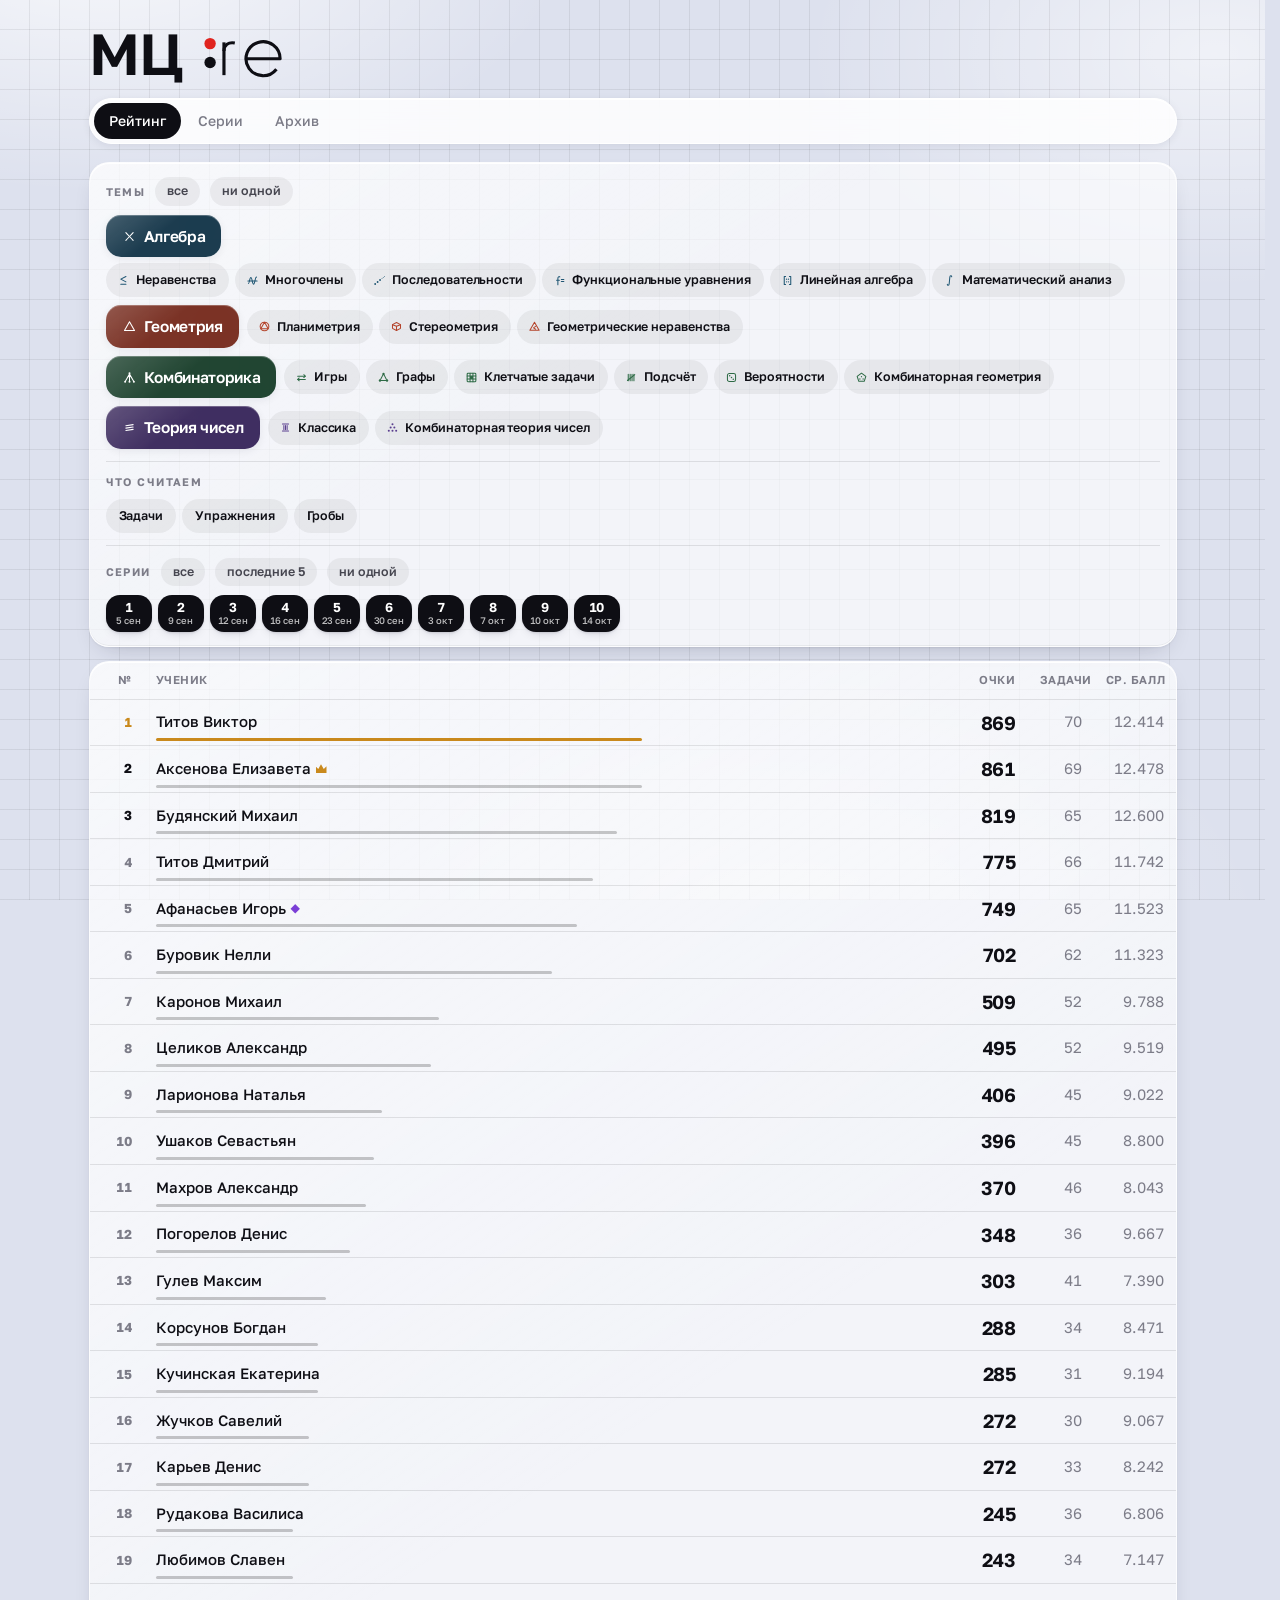
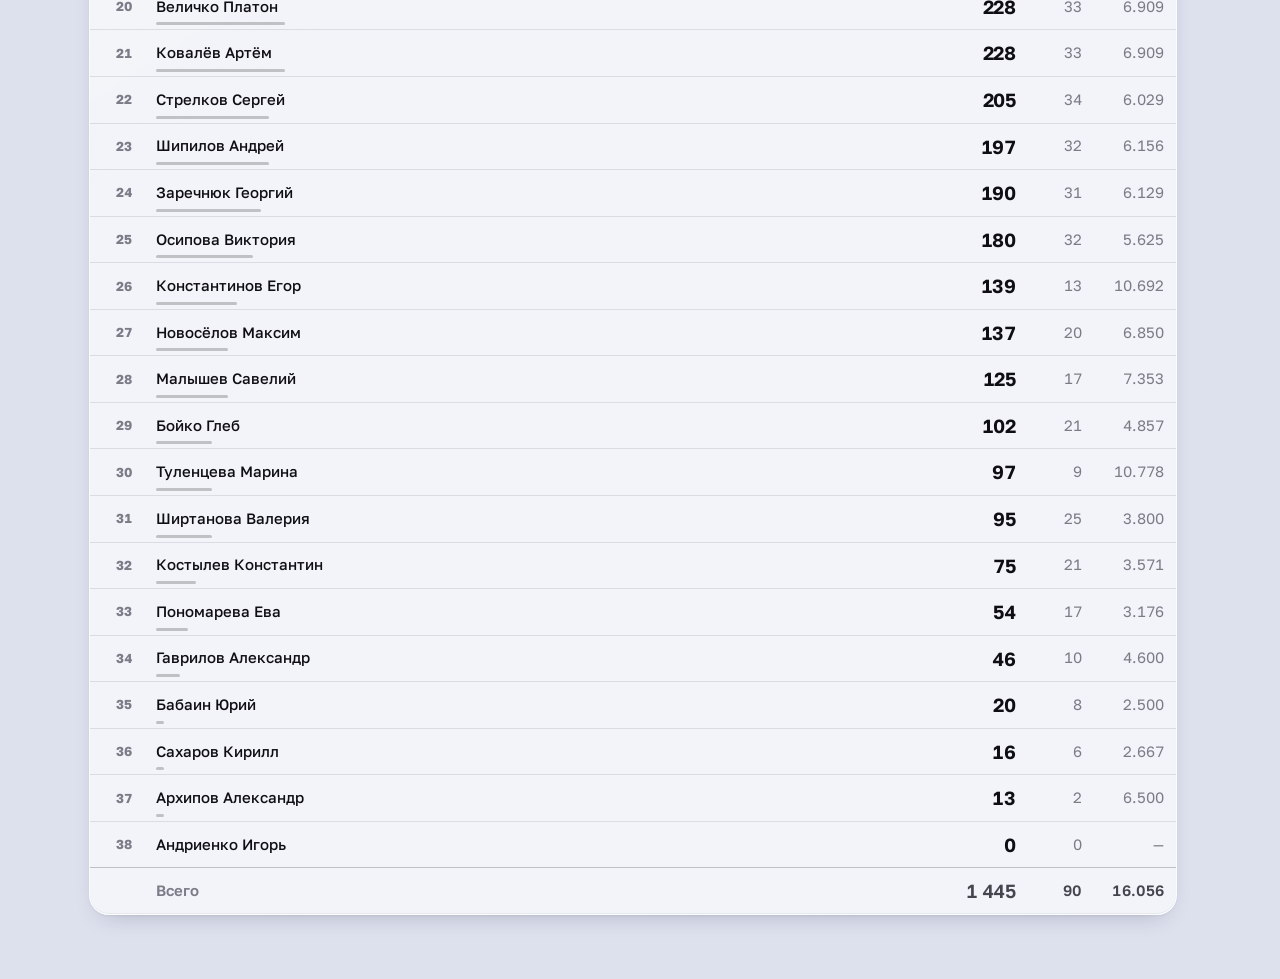
==== commit 828cba6f: "Сборники: серия без них, отбор «со сборниками» в рейтинге Co-Authored-By: Claude Opus 5.5 <noreply@a" ====
--- a/index.html
+++ b/index.html
@@ -8,12 +8,12 @@
 <meta name="theme-color" content="#e4e7f2" media="(prefers-color-scheme: light)">
 <meta name="theme-color" content="#06060b" media="(prefers-color-scheme: dark)">
 <link rel="manifest" href="manifest.webmanifest">
-<link rel="apple-touch-icon" href="assets/icon-192.png?v=202610102333">
+<link rel="apple-touch-icon" href="assets/icon-192.png?v=202610171837">
 <title>Статистика</title>
 <link rel="icon" href="data:image/svg+xml,%3Csvg xmlns='http://www.w3.org/2000/svg' viewBox='0 0 32 32'%3E%3Crect width='32' height='32' rx='8' fill='%23635bff'/%3E%3Cpath d='M16 9v14M9 16h14' stroke='%23fcfcfb' stroke-width='3.6' stroke-linecap='round'/%3E%3C/svg%3E">
 <link rel="preload" href="assets/fonts/golos-cyrillic.woff2" as="font" type="font/woff2" crossorigin>
-<link rel="stylesheet" href="assets/style.css?v=202610102333">
-<meta name="build" content="202610102333">
+<link rel="stylesheet" href="assets/style.css?v=202610171837">
+<meta name="build" content="202610171837">
 </head>
 <body>
 <div class="wrap">
@@ -38,7 +38,7 @@
 
   <main id="main"></main>
 </div>
-<script src="assets/icons.js?v=202610102333"></script>
-<script src="assets/app.js?v=202610102333"></script>
+<script src="assets/icons.js?v=202610171837"></script>
+<script src="assets/app.js?v=202610171837"></script>
 </body>
 </html>
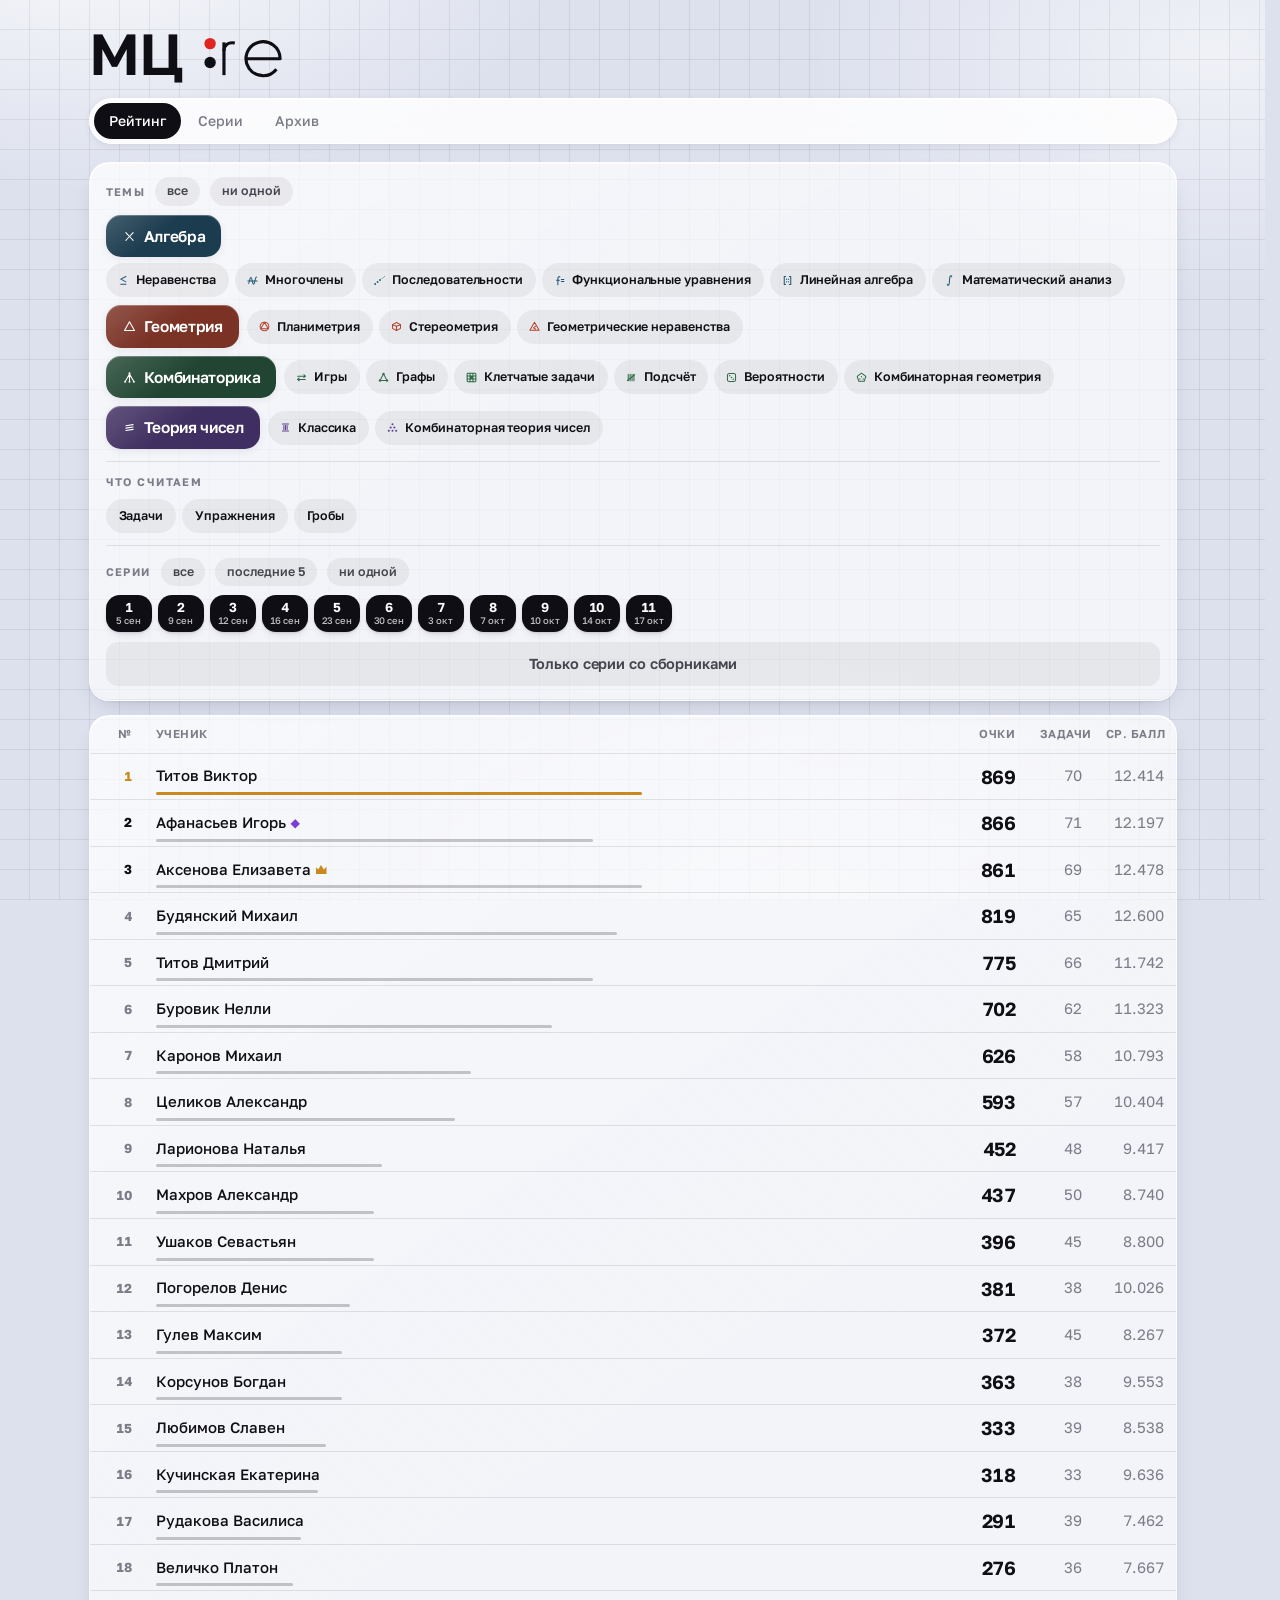
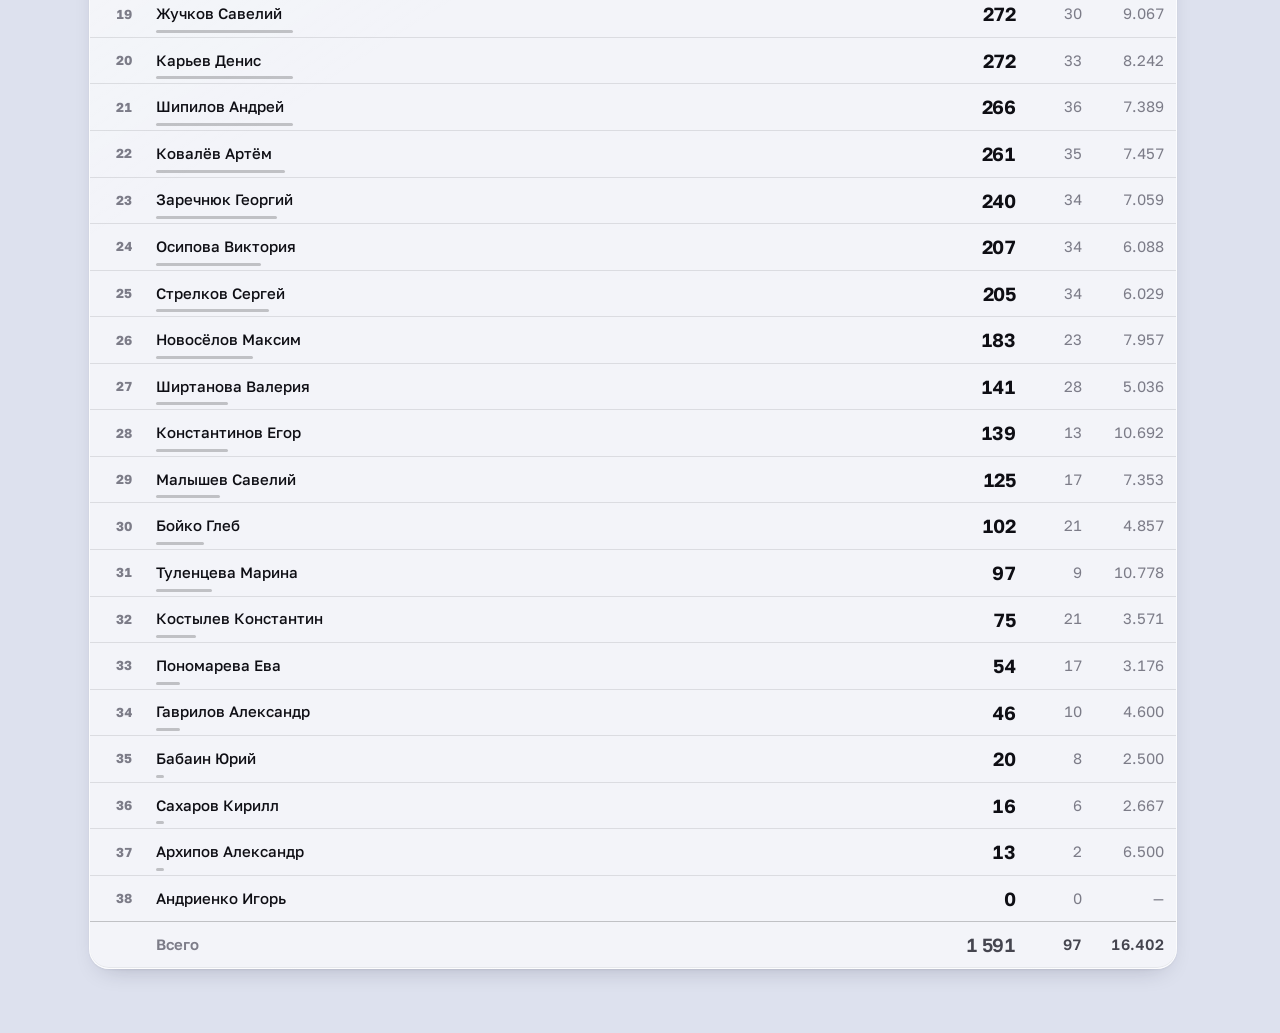
==== commit f5ab6cb4: "Сборники: большая кнопка в рейтинге, действия «Серий» переносятся Co-Authored-By: Claude Opus 5.5 <n" ====
--- a/index.html
+++ b/index.html
@@ -8,12 +8,12 @@
 <meta name="theme-color" content="#e4e7f2" media="(prefers-color-scheme: light)">
 <meta name="theme-color" content="#06060b" media="(prefers-color-scheme: dark)">
 <link rel="manifest" href="manifest.webmanifest">
-<link rel="apple-touch-icon" href="assets/icon-192.png?v=202610171837">
+<link rel="apple-touch-icon" href="assets/icon-192.png?v=202610171931">
 <title>Статистика</title>
 <link rel="icon" href="data:image/svg+xml,%3Csvg xmlns='http://www.w3.org/2000/svg' viewBox='0 0 32 32'%3E%3Crect width='32' height='32' rx='8' fill='%23635bff'/%3E%3Cpath d='M16 9v14M9 16h14' stroke='%23fcfcfb' stroke-width='3.6' stroke-linecap='round'/%3E%3C/svg%3E">
 <link rel="preload" href="assets/fonts/golos-cyrillic.woff2" as="font" type="font/woff2" crossorigin>
-<link rel="stylesheet" href="assets/style.css?v=202610171837">
-<meta name="build" content="202610171837">
+<link rel="stylesheet" href="assets/style.css?v=202610171931">
+<meta name="build" content="202610171931">
 </head>
 <body>
 <div class="wrap">
@@ -38,7 +38,7 @@
 
   <main id="main"></main>
 </div>
-<script src="assets/icons.js?v=202610171837"></script>
-<script src="assets/app.js?v=202610171837"></script>
+<script src="assets/icons.js?v=202610171931"></script>
+<script src="assets/app.js?v=202610171931"></script>
 </body>
 </html>
--- a/assets/style.css
+++ b/assets/style.css
@@ -741,10 +741,13 @@
   border-top: 1px solid var(--grid);
 }
 
+/* Действия переносятся на следующую строку, а не уезжают за край панели:
+   у «Серий» их бывает четыре, и на телефоне последнее вылезало из бокса. */
 .filter-head {
   display: flex;
-  align-items: center;
-  gap: 10px;
+  flex-wrap: wrap;
+  align-items: center;
+  gap: 6px 10px;
   margin-bottom: 9px;
 }
 
@@ -915,6 +918,37 @@
   color: var(--ink-muted);
 }
 
+/* «Только серии со сборниками» — во всю ширину под сериями. Это тоже выбор
+   серий, поэтому нажатая выглядит как выбранная серия — чернилами; ненажатая —
+   тихой подложкой, без зачёркивания: она ничего не исключает. */
+.chip.wide-toggle {
+  display: flex;
+  justify-content: center;
+  width: 100%;
+  min-height: 44px;
+  margin-top: 10px;
+  padding: 11px 16px;
+  font-size: 14.5px;
+  font-weight: 600;
+}
+
+.chip.wide-toggle[aria-pressed="false"] {
+  background-color: var(--quiet);
+  color: var(--ink-2);
+  text-decoration: none;
+}
+
+.chip.wide-toggle[aria-pressed="false"]:hover {
+  background-color: var(--quiet-on);
+  color: var(--ink);
+}
+
+.chip.wide-toggle[aria-pressed="true"] {
+  background: var(--ink);
+  color: var(--ink-inv);
+  box-shadow: 0 1px 2px var(--btn-near), 0 5px 12px -7px var(--btn-far);
+}
+
 /* На кнопке серии номер сверху, дата подписью снизу. */
 .chip.day b { color: var(--ink); }
 
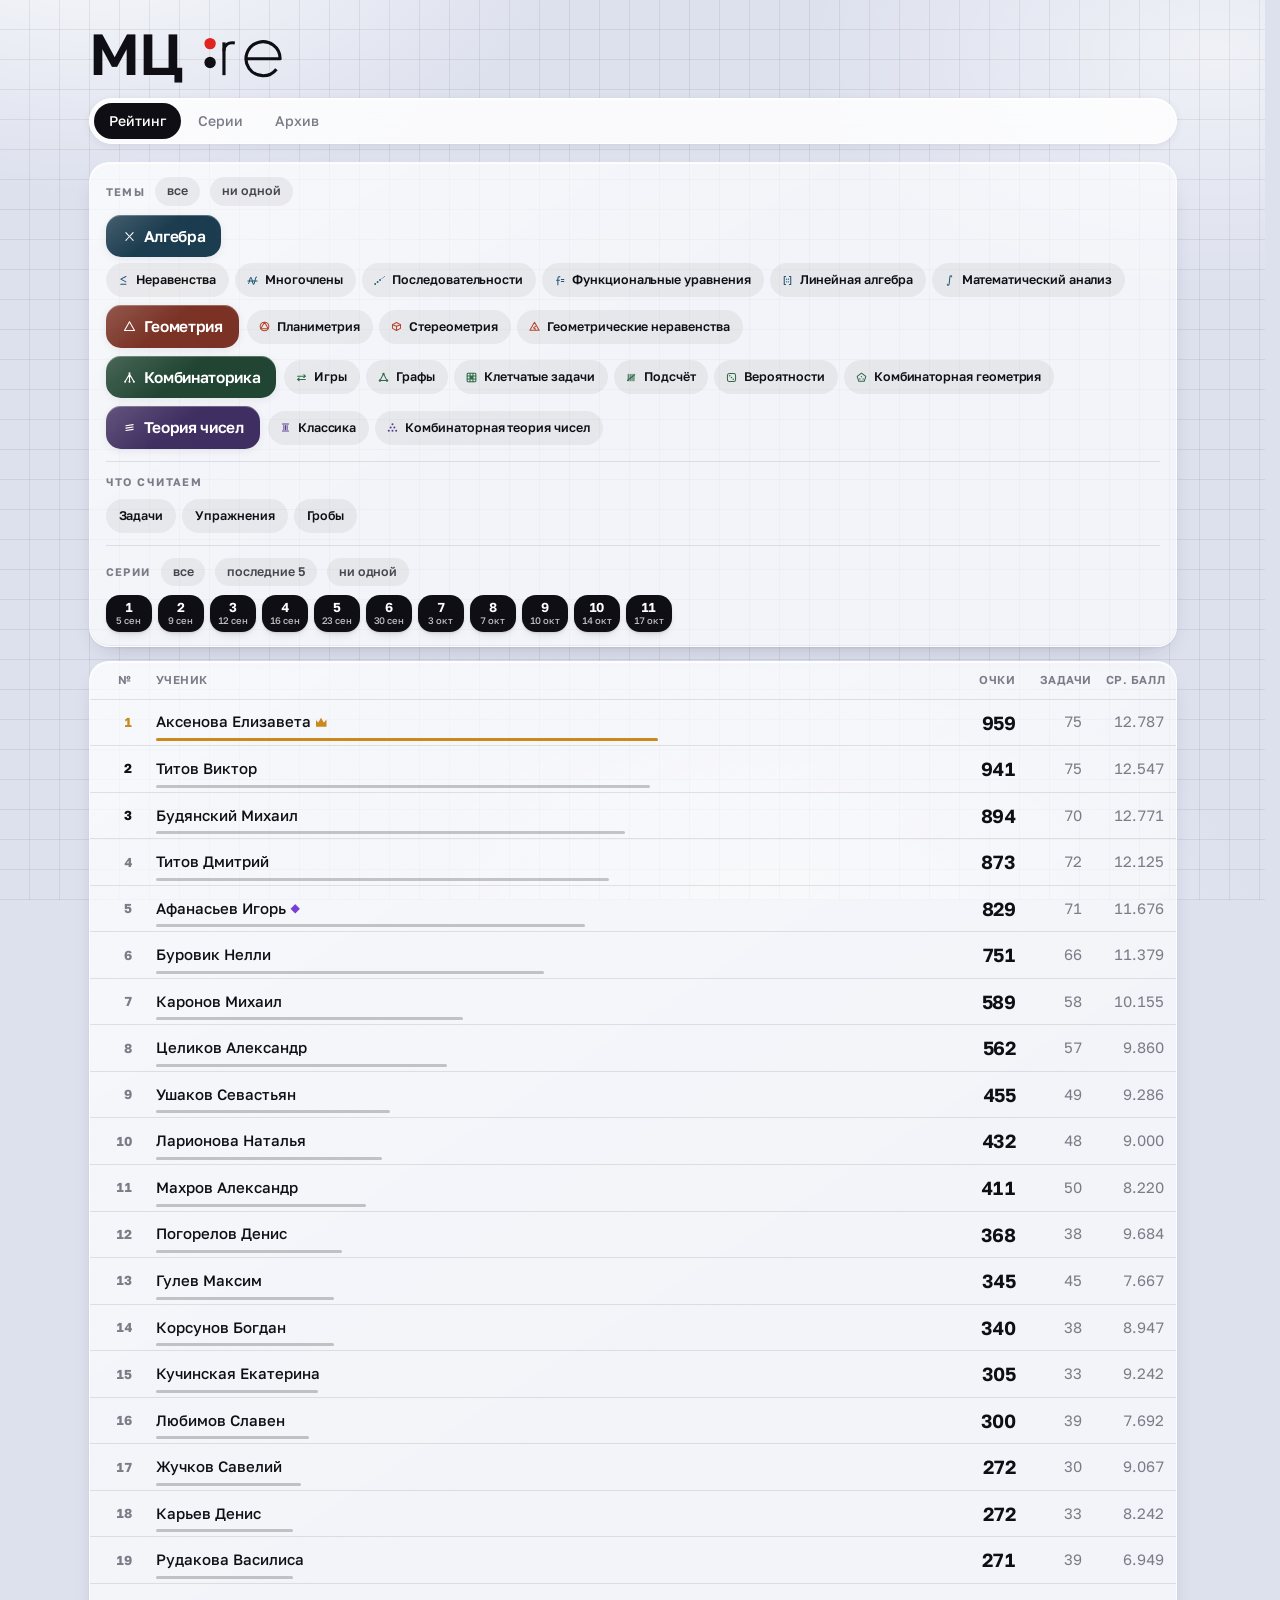
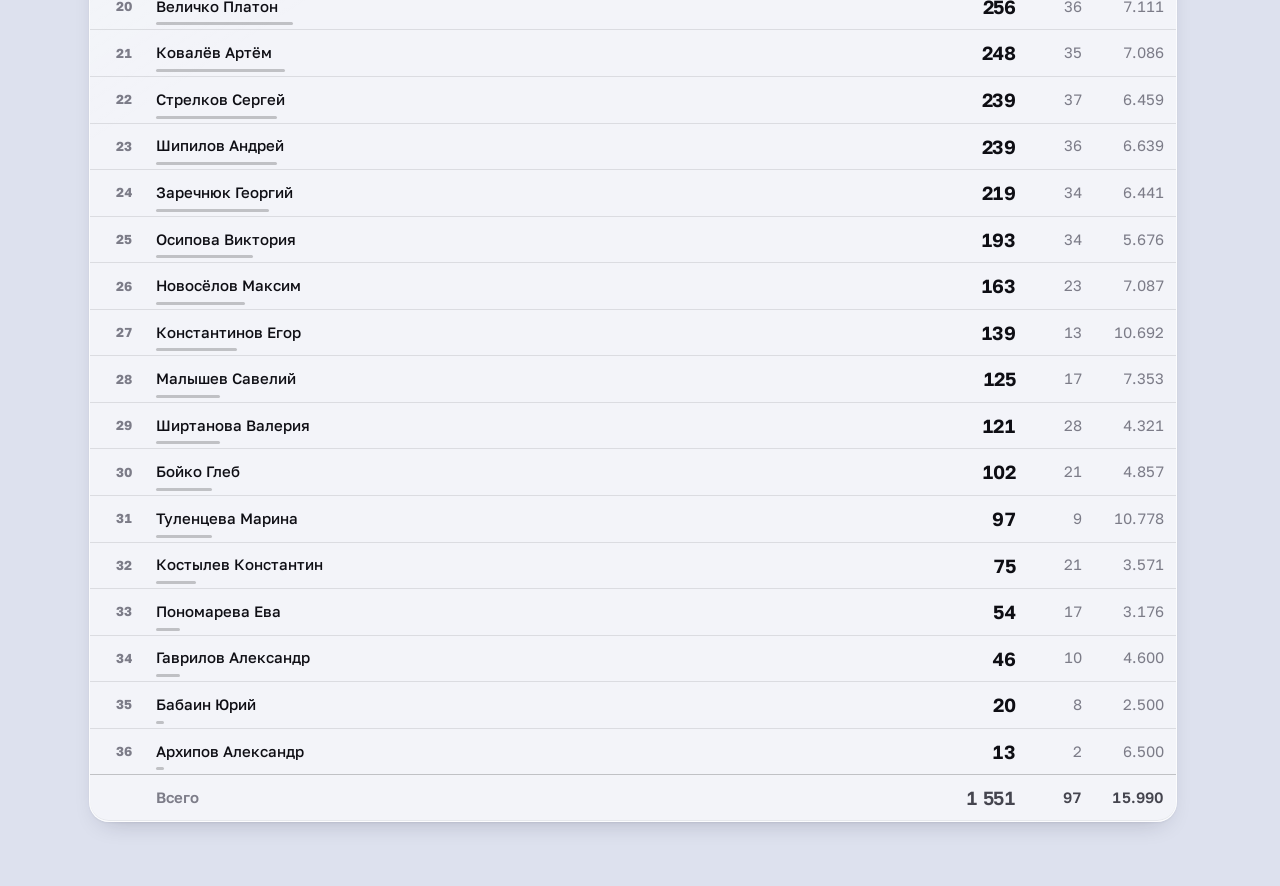
==== commit e043aa7b: "Своё n у задачи; серии 11 и 12 — сборники в списке, у задачи 7 n = 23 Плюсы сборников в серии 11 — и" ====
--- a/index.html
+++ b/index.html
@@ -8,12 +8,12 @@
 <meta name="theme-color" content="#e4e7f2" media="(prefers-color-scheme: light)">
 <meta name="theme-color" content="#06060b" media="(prefers-color-scheme: dark)">
 <link rel="manifest" href="manifest.webmanifest">
-<link rel="apple-touch-icon" href="assets/icon-192.png?v=202610171931">
+<link rel="apple-touch-icon" href="assets/icon-192.png?v=202610181029">
 <title>Статистика</title>
 <link rel="icon" href="data:image/svg+xml,%3Csvg xmlns='http://www.w3.org/2000/svg' viewBox='0 0 32 32'%3E%3Crect width='32' height='32' rx='8' fill='%23635bff'/%3E%3Cpath d='M16 9v14M9 16h14' stroke='%23fcfcfb' stroke-width='3.6' stroke-linecap='round'/%3E%3C/svg%3E">
 <link rel="preload" href="assets/fonts/golos-cyrillic.woff2" as="font" type="font/woff2" crossorigin>
-<link rel="stylesheet" href="assets/style.css?v=202610171931">
-<meta name="build" content="202610171931">
+<link rel="stylesheet" href="assets/style.css?v=202610181029">
+<meta name="build" content="202610181029">
 </head>
 <body>
 <div class="wrap">
@@ -38,7 +38,7 @@
 
   <main id="main"></main>
 </div>
-<script src="assets/icons.js?v=202610171931"></script>
-<script src="assets/app.js?v=202610171931"></script>
+<script src="assets/icons.js?v=202610181029"></script>
+<script src="assets/app.js?v=202610181029"></script>
 </body>
 </html>
--- a/assets/style.css
+++ b/assets/style.css
@@ -918,37 +918,6 @@
   color: var(--ink-muted);
 }
 
-/* «Только серии со сборниками» — во всю ширину под сериями. Это тоже выбор
-   серий, поэтому нажатая выглядит как выбранная серия — чернилами; ненажатая —
-   тихой подложкой, без зачёркивания: она ничего не исключает. */
-.chip.wide-toggle {
-  display: flex;
-  justify-content: center;
-  width: 100%;
-  min-height: 44px;
-  margin-top: 10px;
-  padding: 11px 16px;
-  font-size: 14.5px;
-  font-weight: 600;
-}
-
-.chip.wide-toggle[aria-pressed="false"] {
-  background-color: var(--quiet);
-  color: var(--ink-2);
-  text-decoration: none;
-}
-
-.chip.wide-toggle[aria-pressed="false"]:hover {
-  background-color: var(--quiet-on);
-  color: var(--ink);
-}
-
-.chip.wide-toggle[aria-pressed="true"] {
-  background: var(--ink);
-  color: var(--ink-inv);
-  box-shadow: 0 1px 2px var(--btn-near), 0 5px 12px -7px var(--btn-far);
-}
-
 /* На кнопке серии номер сверху, дата подписью снизу. */
 .chip.day b { color: var(--ink); }
 
@@ -2358,6 +2327,17 @@
 
 .wnote { font-size: 12.5px; color: var(--ink-muted); }
 
+/* Своё n задачи — второй частью панели цены, отбита той же чертой. */
+.wbase {
+  margin-top: 12px;
+  padding-top: 10px;
+  border-top: 1px solid var(--grid);
+}
+
+.wtitle { margin-bottom: 8px; text-align: center; }
+
+.wacts { display: flex; flex-wrap: wrap; justify-content: flex-end; gap: 6px; }
+
 .mini-btn:disabled { opacity: .4; cursor: default; }
 
 .mini-btn:disabled:hover { color: var(--ink-muted); background: var(--quiet); }
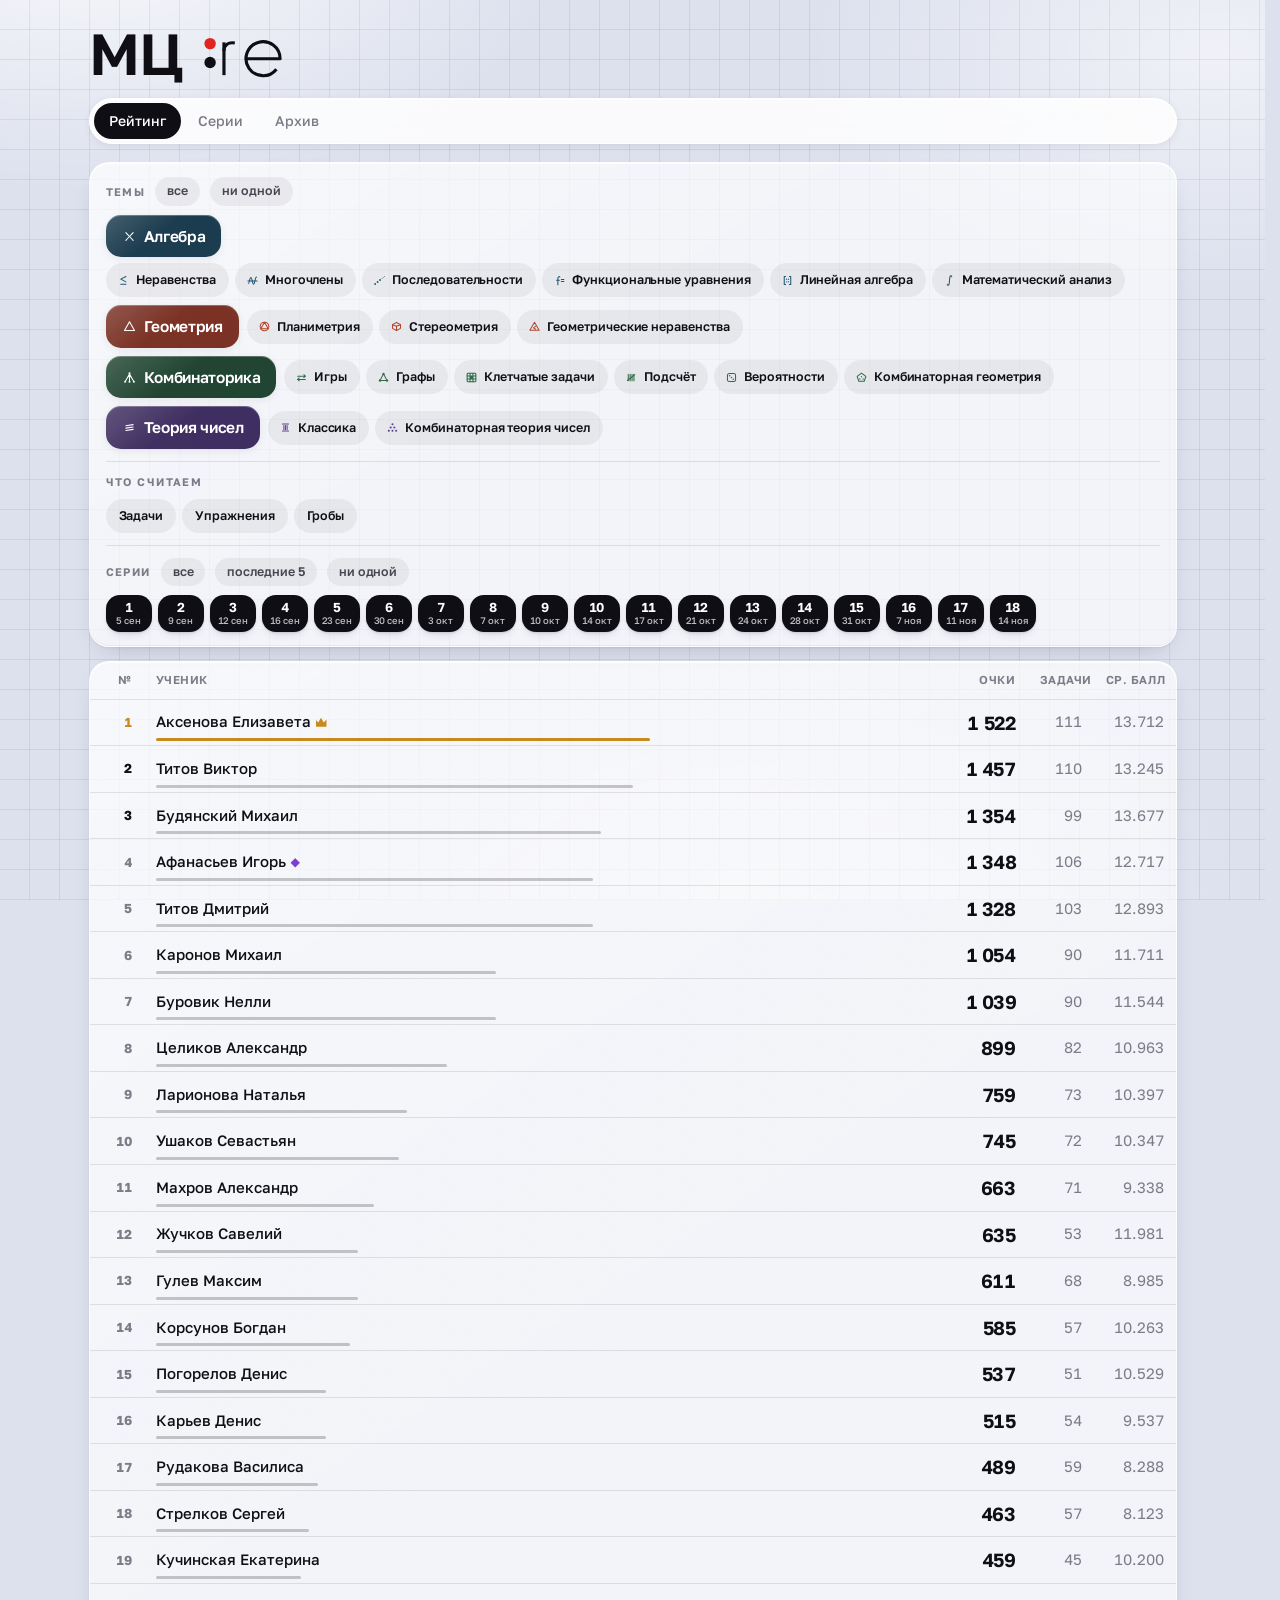
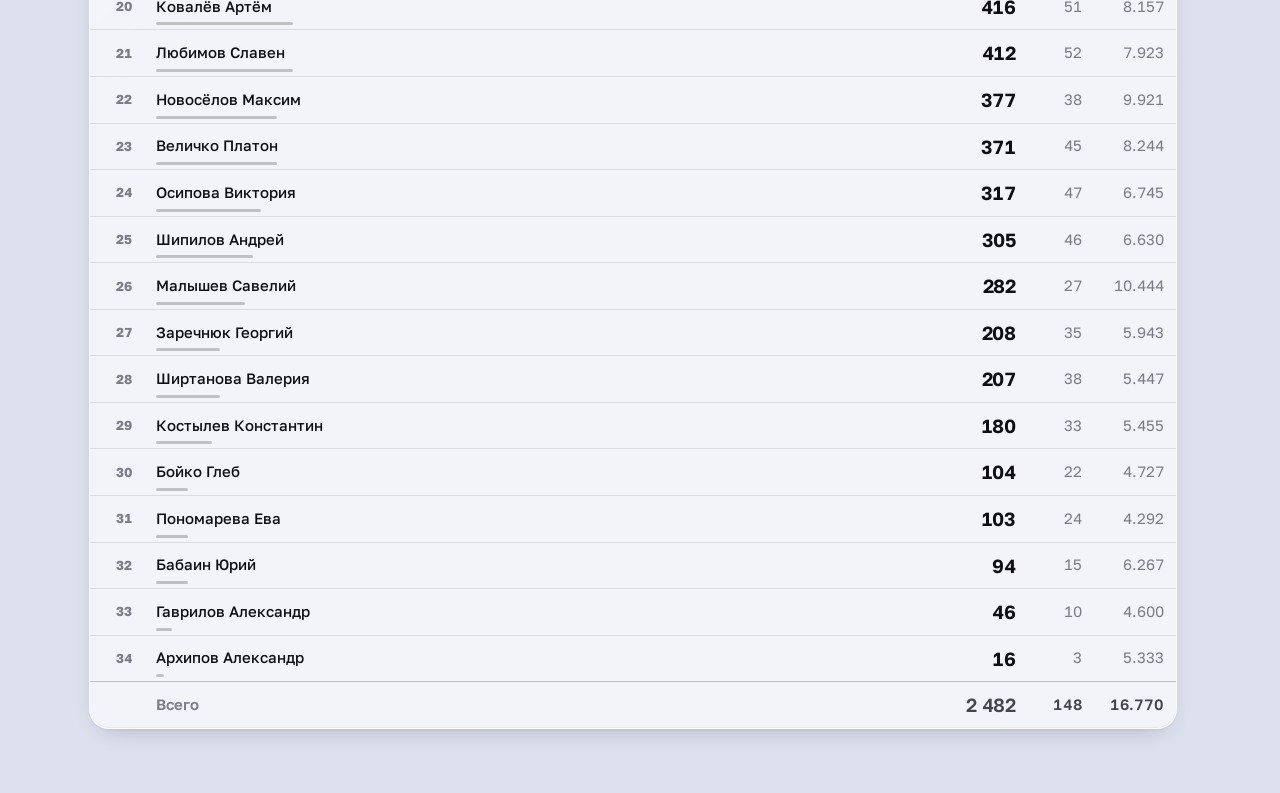
==== commit 29b645fb: "Штраф за нечестно сданную задачу: −1 очко вместо плюса; Жучков, 16-3 и 18-3 Co-Authored-By: Claude O" ====
--- a/index.html
+++ b/index.html
@@ -8,12 +8,12 @@
 <meta name="theme-color" content="#e4e7f2" media="(prefers-color-scheme: light)">
 <meta name="theme-color" content="#06060b" media="(prefers-color-scheme: dark)">
 <link rel="manifest" href="manifest.webmanifest">
-<link rel="apple-touch-icon" href="assets/icon-192.png?v=202610181029">
+<link rel="apple-touch-icon" href="assets/icon-192.png?v=202611151012">
 <title>Статистика</title>
 <link rel="icon" href="data:image/svg+xml,%3Csvg xmlns='http://www.w3.org/2000/svg' viewBox='0 0 32 32'%3E%3Crect width='32' height='32' rx='8' fill='%23635bff'/%3E%3Cpath d='M16 9v14M9 16h14' stroke='%23fcfcfb' stroke-width='3.6' stroke-linecap='round'/%3E%3C/svg%3E">
 <link rel="preload" href="assets/fonts/golos-cyrillic.woff2" as="font" type="font/woff2" crossorigin>
-<link rel="stylesheet" href="assets/style.css?v=202610181029">
-<meta name="build" content="202610181029">
+<link rel="stylesheet" href="assets/style.css?v=202611151012">
+<meta name="build" content="202611151012">
 </head>
 <body>
 <div class="wrap">
@@ -38,7 +38,7 @@
 
   <main id="main"></main>
 </div>
-<script src="assets/icons.js?v=202610181029"></script>
-<script src="assets/app.js?v=202610181029"></script>
+<script src="assets/icons.js?v=202611151012"></script>
+<script src="assets/app.js?v=202611151012"></script>
 </body>
 </html>
--- a/assets/style.css
+++ b/assets/style.css
@@ -1349,6 +1349,23 @@
   padding: 0 14px;
 }
 
+/* Выбывший — в кондуите тех серий, где занимался: на своём месте по алфавиту,
+   только приглушён. Цвет — тот же, что у подписей, нового цвета тут нет. */
+table.conduit tbody td.pname.gone { color: var(--ink-muted); }
+
+/* Текст только для читалки экрана: виден ей, а не глазу. */
+.sr-only {
+  position: absolute;
+  width: 1px;
+  height: 1px;
+  margin: -1px;
+  padding: 0;
+  overflow: hidden;
+  clip: rect(0 0 0 0);
+  white-space: nowrap;
+  border: 0;
+}
+
 table.conduit thead th.pname,
 table.conduit tfoot td.pname {
   font-size: 11.5px;
@@ -1462,6 +1479,26 @@
   background: var(--cell-on);
   color: var(--cell-ink);
   box-shadow: none;
+}
+
+/* Штраф: на месте плюса «−1». Плюс — залитый квадрат, штраф — пустой с
+   плотной обводкой чернилами: читается как «здесь что-то было и отнято».
+   Без цвета: места для цвета перечислены в README, список закрыт. */
+.mark.fine {
+  color: var(--ink);
+  font-size: 13px;
+  font-weight: 700;
+  letter-spacing: -0.02em;
+  font-variant-numeric: tabular-nums;
+  background: var(--cell-off);
+  box-shadow: inset 0 0 0 1.5px var(--ink-2);
+}
+
+table.conduit.edit .mark.fine { cursor: default; }
+
+.smini.fine {
+  border-style: dashed;
+  border-color: var(--ink-2);
 }
 
 /* Кондуит смотрят, а не трогают: имена не выделяются и не отзываются нигде,
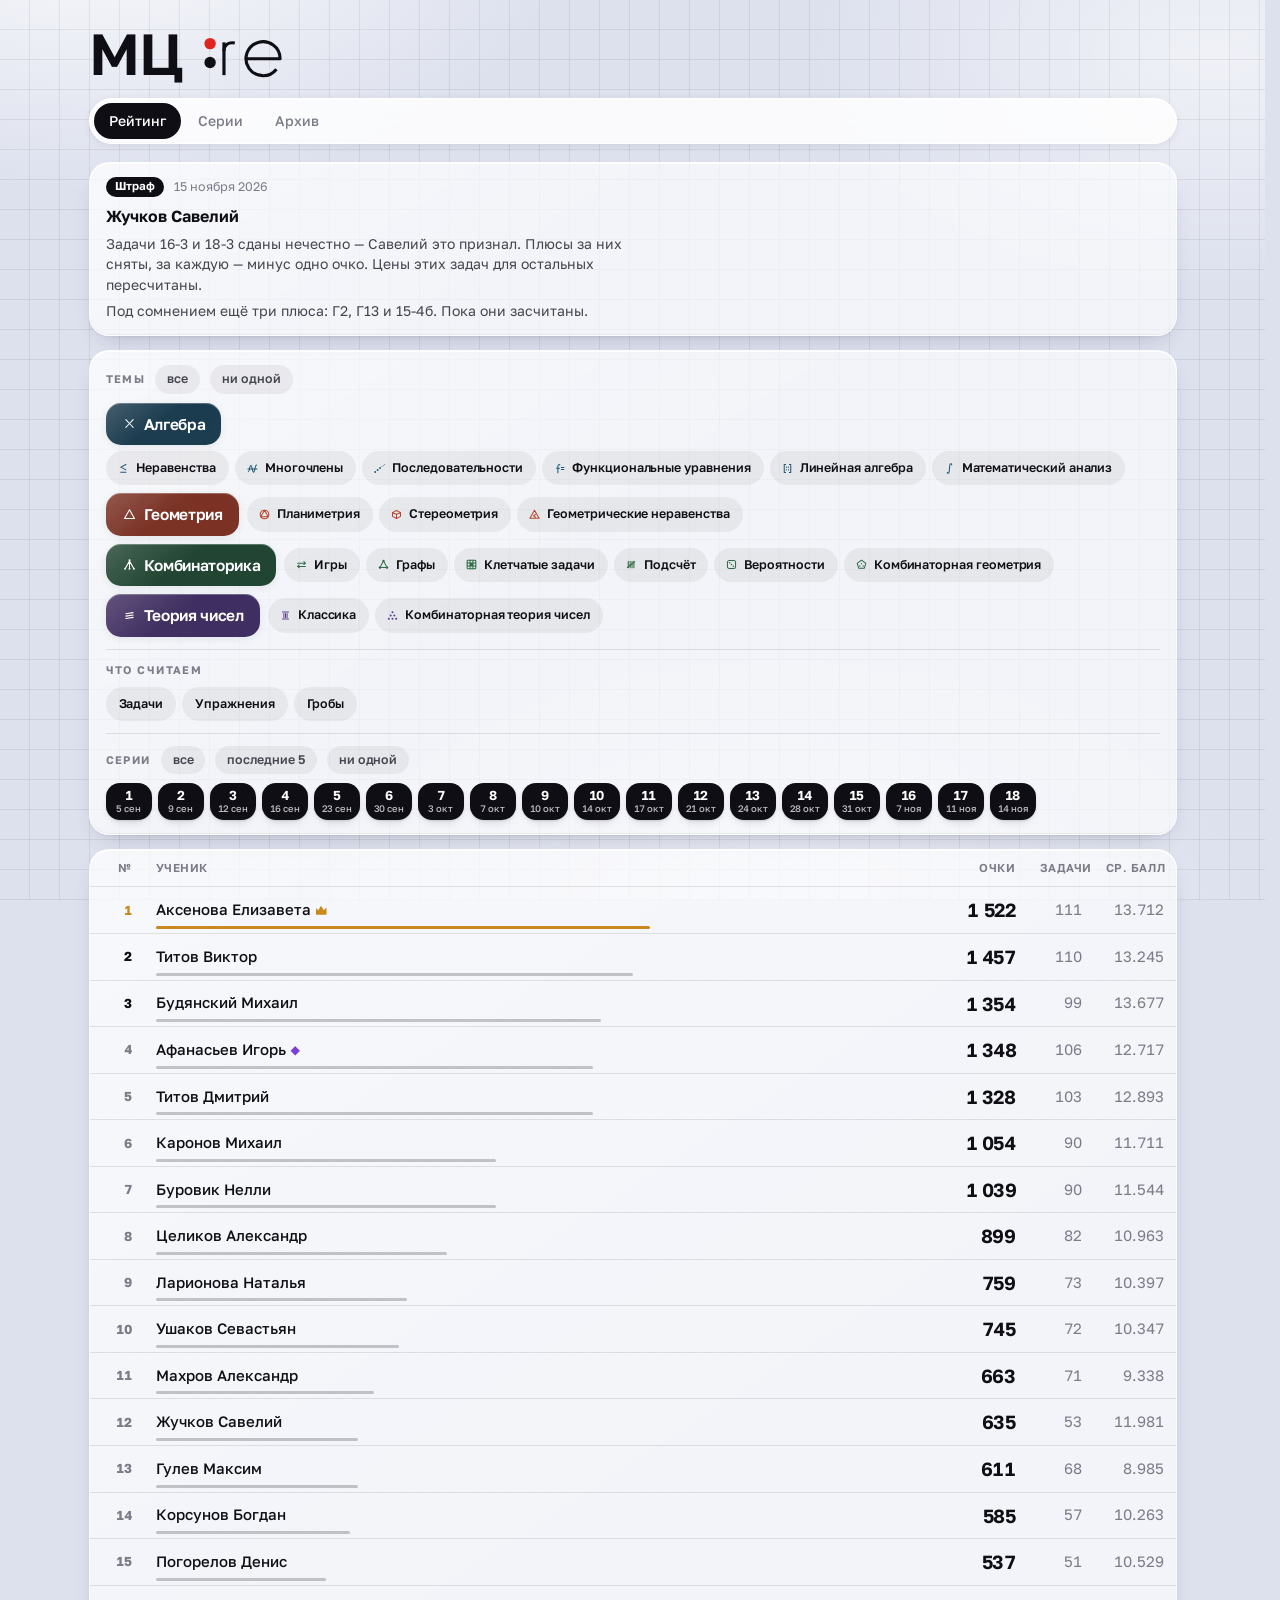
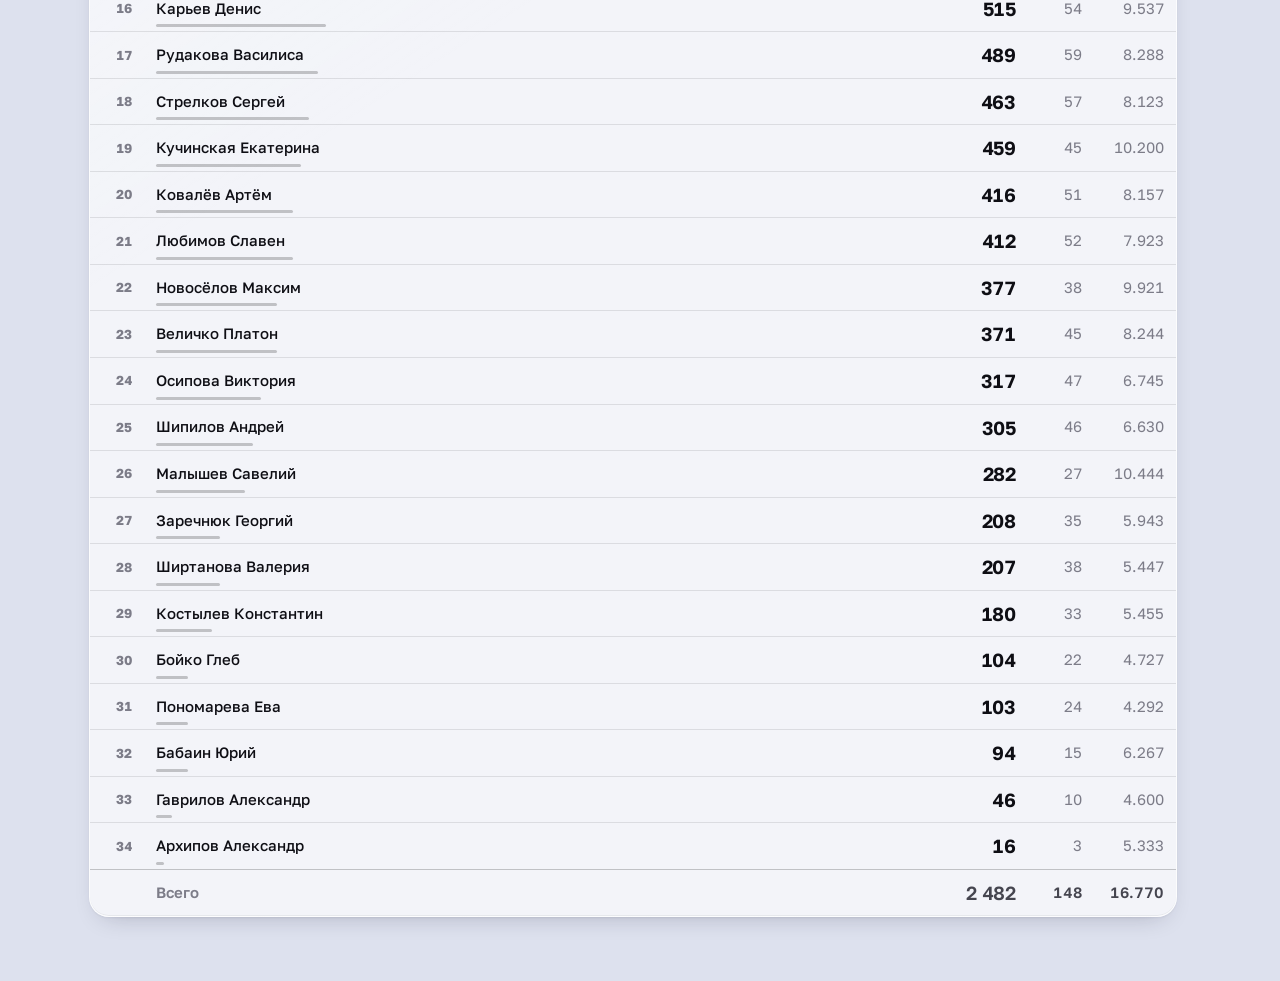
==== commit 7aaf6595: "Объявления: плашка над рейтингом и в карточке ученика; первая — штраф Жучкова Co-Authored-By: Claude" ====
--- a/index.html
+++ b/index.html
@@ -8,12 +8,12 @@
 <meta name="theme-color" content="#e4e7f2" media="(prefers-color-scheme: light)">
 <meta name="theme-color" content="#06060b" media="(prefers-color-scheme: dark)">
 <link rel="manifest" href="manifest.webmanifest">
-<link rel="apple-touch-icon" href="assets/icon-192.png?v=202611151012">
+<link rel="apple-touch-icon" href="assets/icon-192.png?v=202611151021">
 <title>Статистика</title>
 <link rel="icon" href="data:image/svg+xml,%3Csvg xmlns='http://www.w3.org/2000/svg' viewBox='0 0 32 32'%3E%3Crect width='32' height='32' rx='8' fill='%23635bff'/%3E%3Cpath d='M16 9v14M9 16h14' stroke='%23fcfcfb' stroke-width='3.6' stroke-linecap='round'/%3E%3C/svg%3E">
 <link rel="preload" href="assets/fonts/golos-cyrillic.woff2" as="font" type="font/woff2" crossorigin>
-<link rel="stylesheet" href="assets/style.css?v=202611151012">
-<meta name="build" content="202611151012">
+<link rel="stylesheet" href="assets/style.css?v=202611151021">
+<meta name="build" content="202611151021">
 </head>
 <body>
 <div class="wrap">
@@ -38,7 +38,7 @@
 
   <main id="main"></main>
 </div>
-<script src="assets/icons.js?v=202611151012"></script>
-<script src="assets/app.js?v=202611151012"></script>
+<script src="assets/icons.js?v=202611151021"></script>
+<script src="assets/app.js?v=202611151021"></script>
 </body>
 </html>
--- a/assets/style.css
+++ b/assets/style.css
@@ -733,6 +733,46 @@
 .warn-where { color: var(--ink-2); }
 .warn-ids { font-variant-numeric: tabular-nums; white-space: nowrap; }
 
+/* Объявление (data/notices.json). Та же стеклянная панель, что у всех; от
+   прочих её отличает ярлык — чернилами по светлому, как указатель вкладок.
+   Цвета нет: места для цвета перечислены в README, список закрыт. */
+.card.notice { margin-bottom: 14px; }
+
+.notice-head {
+  display: flex;
+  align-items: center;
+  gap: 10px;
+  margin-bottom: 8px;
+}
+
+.notice-tag {
+  background: var(--ink);
+  color: var(--ink-inv);
+  font-size: 11.5px;
+  font-weight: 650;
+  line-height: 1;
+  padding: 4px 9px;
+  border-radius: 999px;
+}
+
+.notice-date { font-size: 12.5px; color: var(--ink-muted); }
+
+.notice-title {
+  font-size: 16px;
+  font-weight: 650;
+  color: var(--ink);
+}
+
+.notice-text {
+  margin: 6px 0 0;
+  font-size: 14px;
+  line-height: 1.45;
+  color: var(--ink-2);
+  max-width: 62ch;
+}
+
+.notice-text .nobr { white-space: nowrap; }
+
 .filters { margin-bottom: 14px; }
 
 .filter-row + .filter-row {
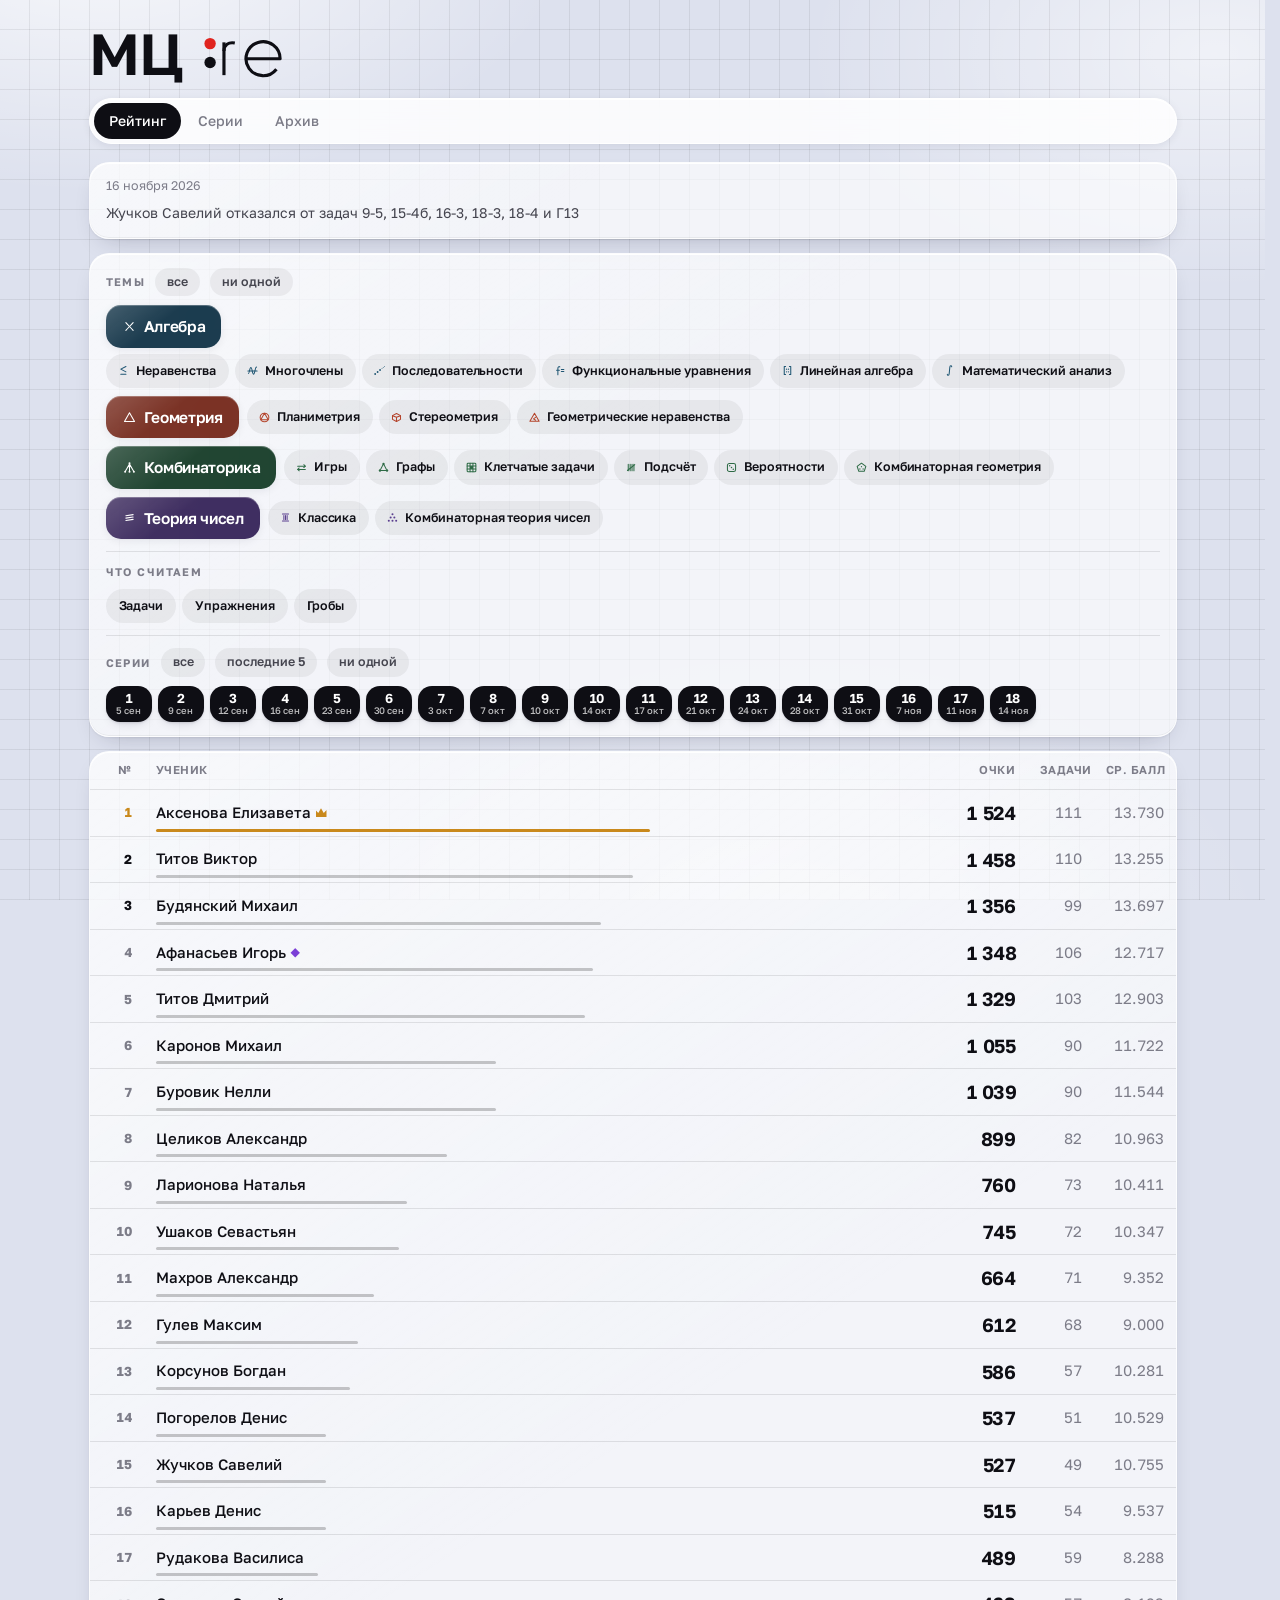
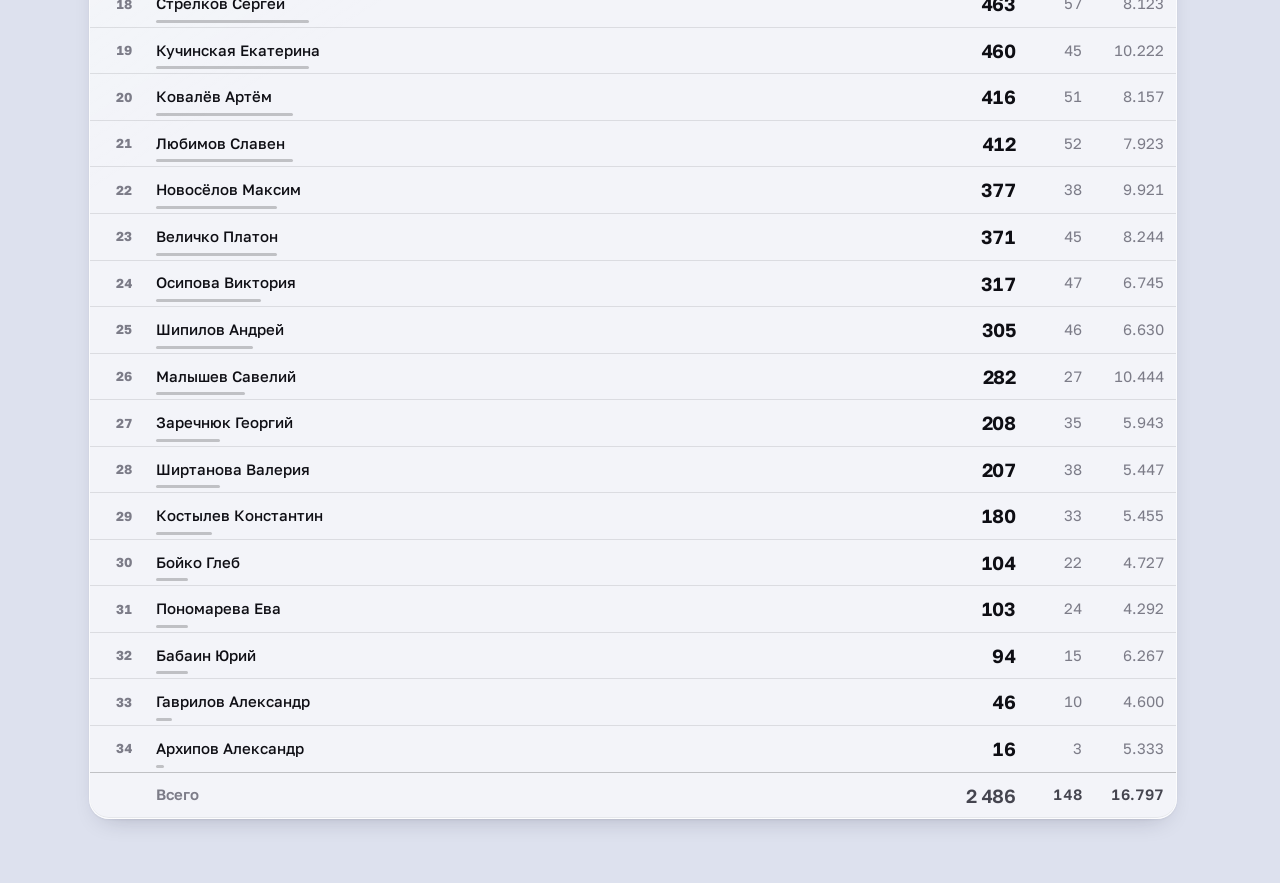
==== commit d375336b: "Штраф у гробов; Жучков — ещё 9-5, 15-4б, 18-4 и Г13, плашка с полным списком Co-Authored-By: Claude " ====
--- a/index.html
+++ b/index.html
@@ -8,12 +8,12 @@
 <meta name="theme-color" content="#e4e7f2" media="(prefers-color-scheme: light)">
 <meta name="theme-color" content="#06060b" media="(prefers-color-scheme: dark)">
 <link rel="manifest" href="manifest.webmanifest">
-<link rel="apple-touch-icon" href="assets/icon-192.png?v=202611151021">
+<link rel="apple-touch-icon" href="assets/icon-192.png?v=202611162058">
 <title>Статистика</title>
 <link rel="icon" href="data:image/svg+xml,%3Csvg xmlns='http://www.w3.org/2000/svg' viewBox='0 0 32 32'%3E%3Crect width='32' height='32' rx='8' fill='%23635bff'/%3E%3Cpath d='M16 9v14M9 16h14' stroke='%23fcfcfb' stroke-width='3.6' stroke-linecap='round'/%3E%3C/svg%3E">
 <link rel="preload" href="assets/fonts/golos-cyrillic.woff2" as="font" type="font/woff2" crossorigin>
-<link rel="stylesheet" href="assets/style.css?v=202611151021">
-<meta name="build" content="202611151021">
+<link rel="stylesheet" href="assets/style.css?v=202611162058">
+<meta name="build" content="202611162058">
 </head>
 <body>
 <div class="wrap">
@@ -38,7 +38,7 @@
 
   <main id="main"></main>
 </div>
-<script src="assets/icons.js?v=202611151021"></script>
-<script src="assets/app.js?v=202611151021"></script>
+<script src="assets/icons.js?v=202611162058"></script>
+<script src="assets/app.js?v=202611162058"></script>
 </body>
 </html>
